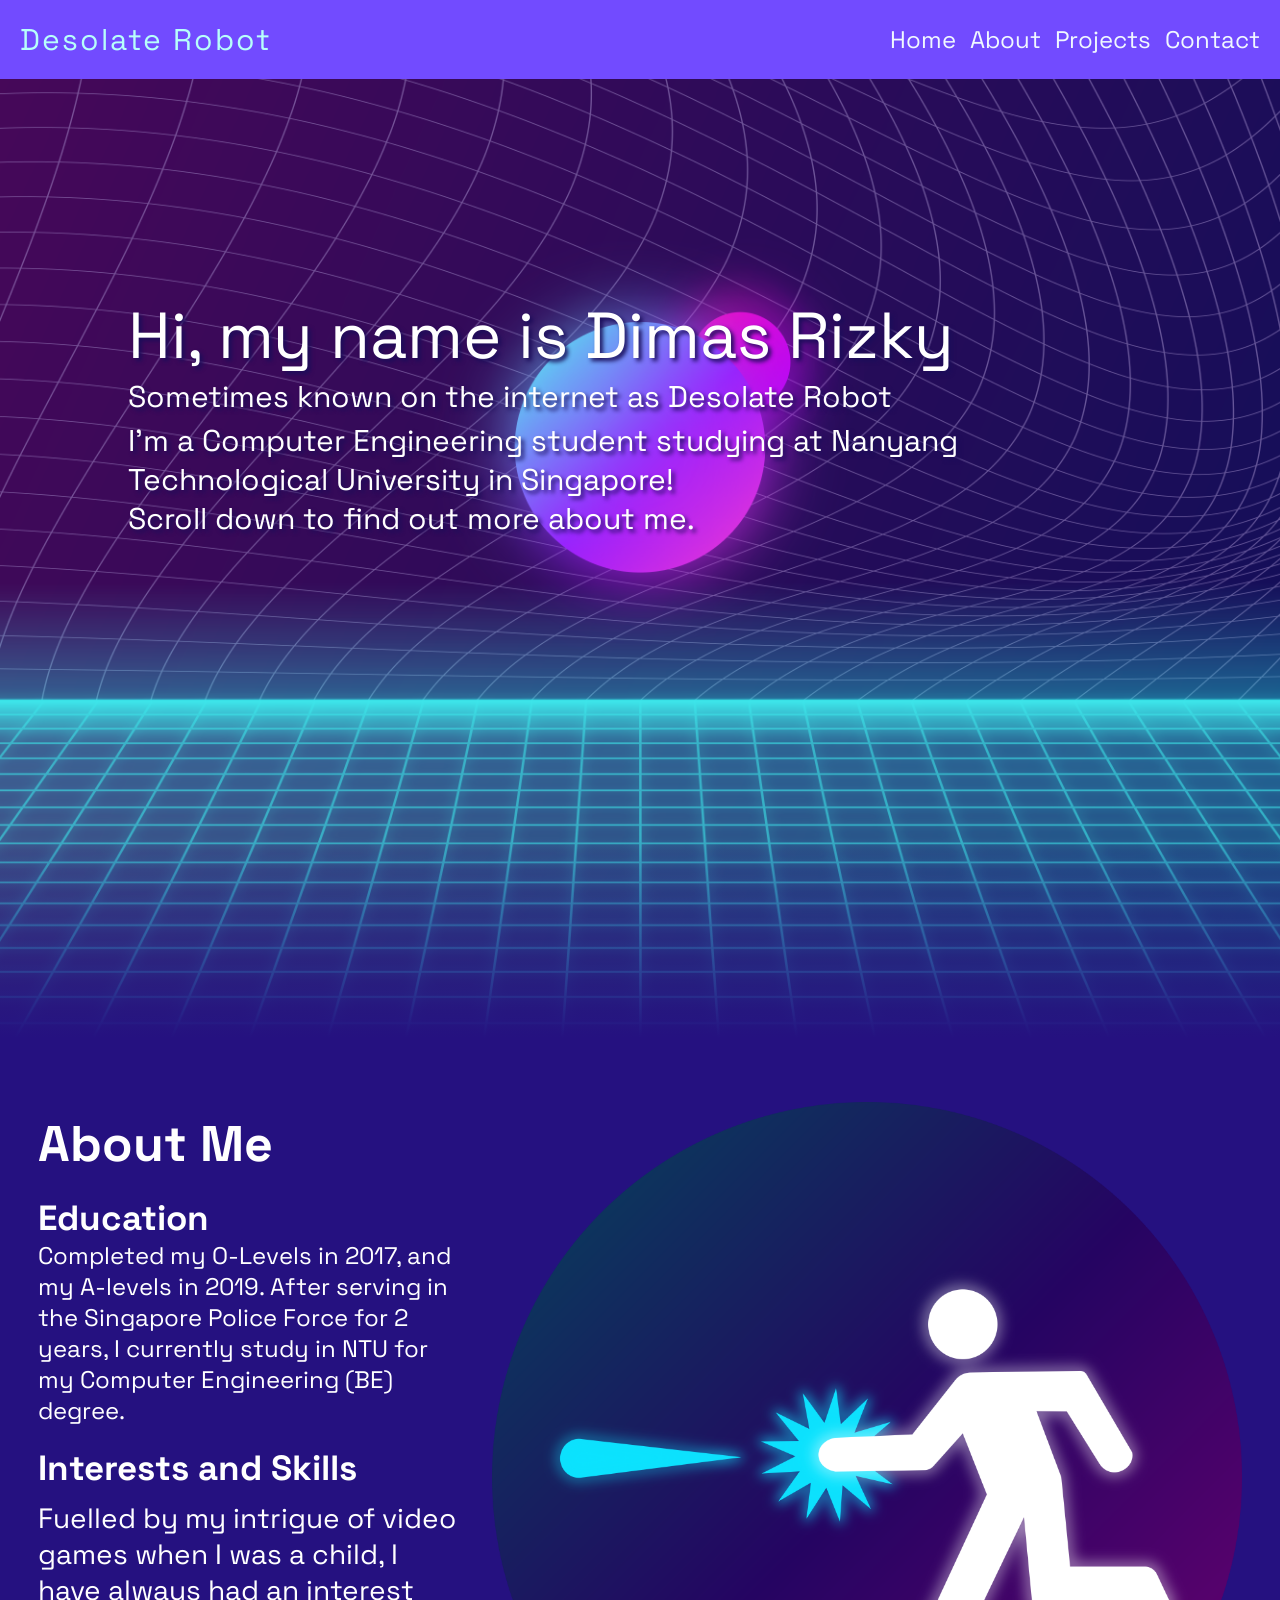
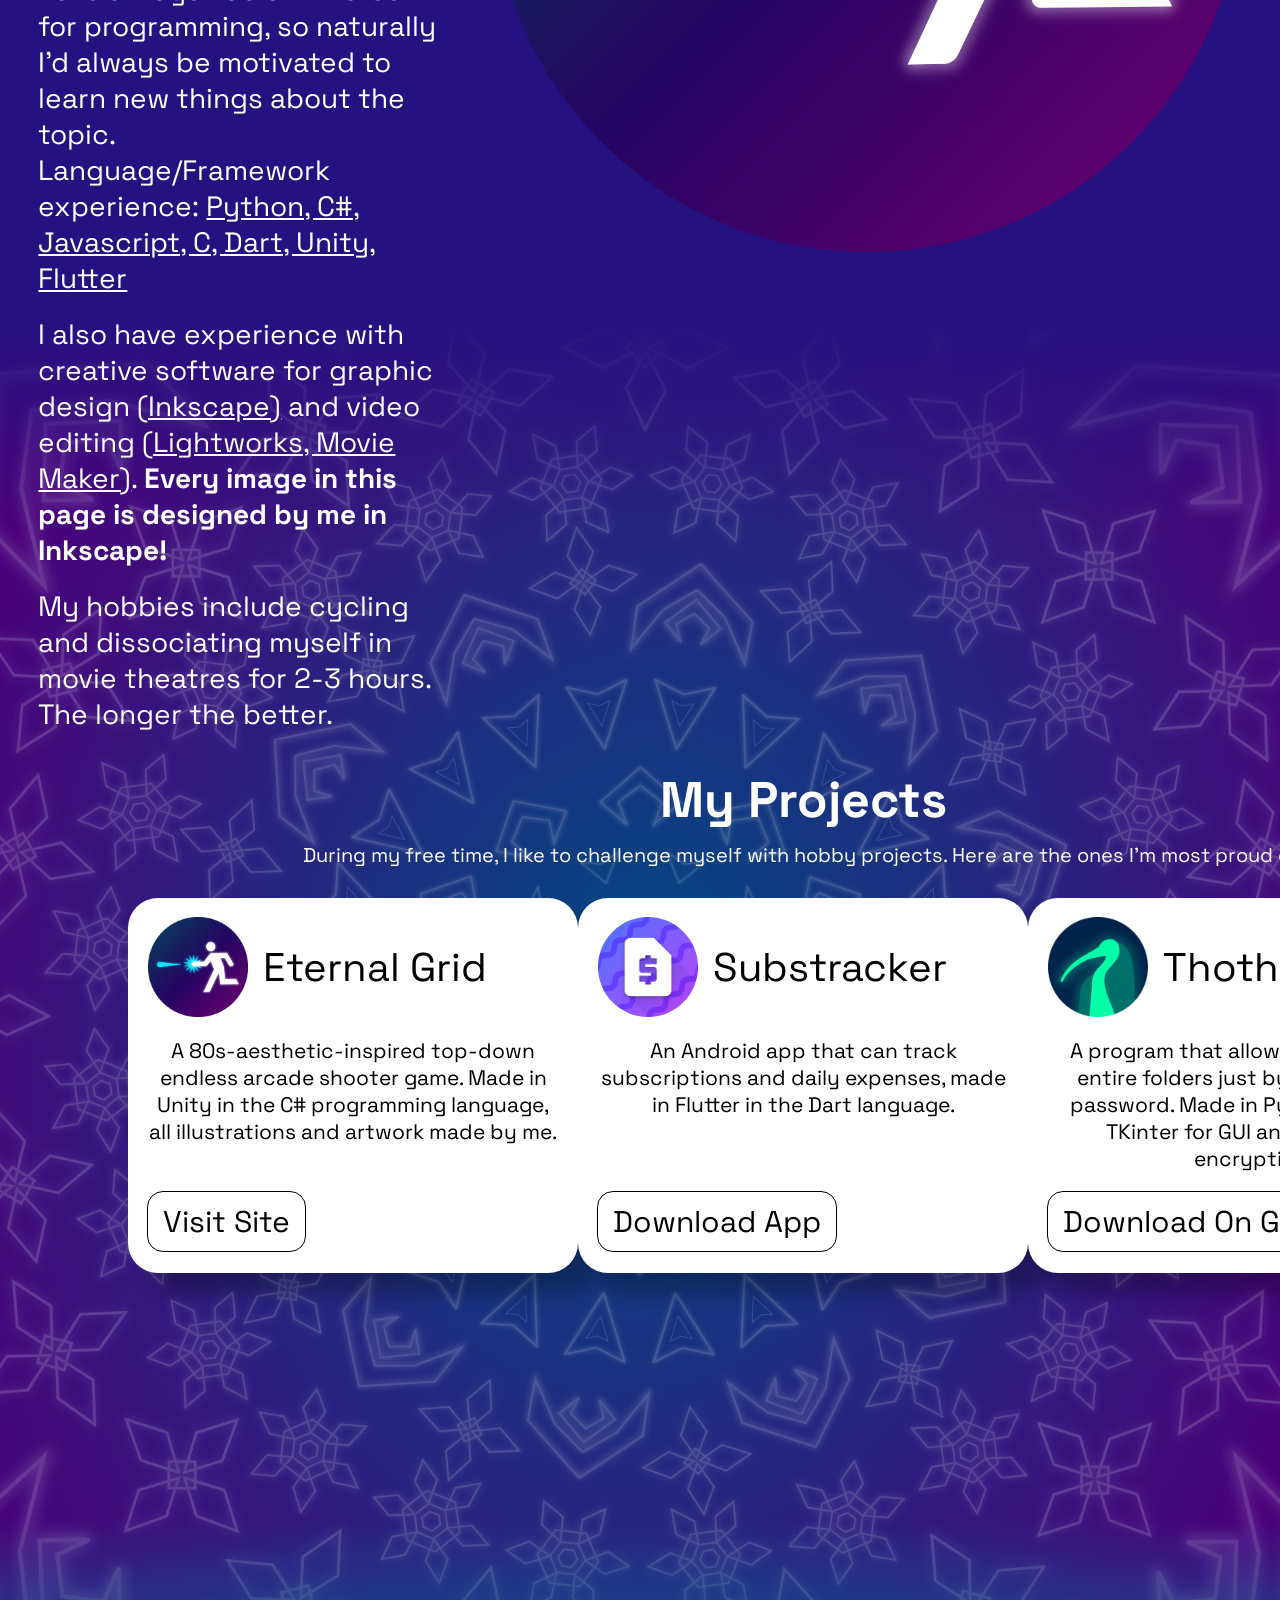
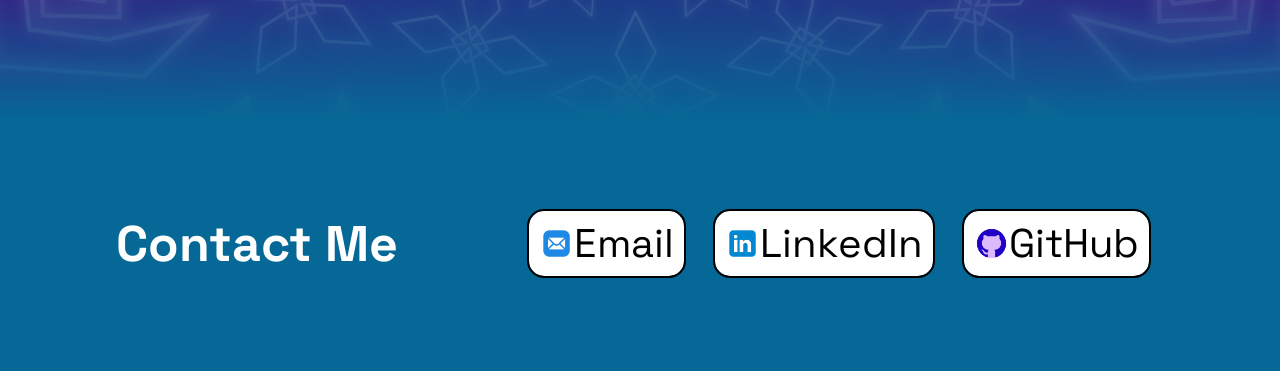
==== index.html @ 32936685 "18 Aug" ====
<!DOCTYPE html>
<html>
    <head>
        <title>Desolate Robot</title>
        <link rel="stylesheet" href="style.css">
    </head>
    <body>
        <header class="header">
            <p class="navbarTitle">Desolate Robot</p>
            <nav class="navbar">
                <a href="#home">Home</a>
                <a href="#about">About</a>
                <a href="#project">Projects</a>
                <a href="#contact">Contact</a>
            </nav>
        </header>
        
        <!--home section-->
        <div style="height: auto; width: auto; background-image: url('assets/binary-sun-wallpaper.png'); background-size: cover; background-position: center;">
            <section class="home" id="home">
                <div class="home-contents">
                    <div>
                        <p style="font-size: 65px; text-shadow: 3px 3px 4px #1b0d5a;">Hi, my name is Dimas Rizky</p>
                        <p style="font-size: 30px; text-shadow: 3px 3px 4px #1b0d5a;">Sometimes known on the internet as Desolate Robot</p>
                    </div>
                    <p style="font-size: 30px; text-shadow: 3px 3px 4px #1b0d5a;">
                        I'm a Computer Engineering student studying at 
                        Nanyang Technological University in Singapore!<br>
                        Scroll down to find out more about me.
                    </p>
                </div>
            </section>
            <div style="height: 200px; background: linear-gradient(to bottom, #ce111100, #251180)"></div>
        </div>

        <!--about section-->
        <section class="about" id="about">
            <div class="about-contents">
                <h1 style="font-size: 50px;" class="about-item">About Me</h1>

                <div id="education" class="about-item">
                    <h2 style="font-size: 35px;">
                        Education
                    </h2>

                    <p style="font-size: 24px;">
                        Completed my O-Levels in 2017, and my A-levels 
                        in 2019. After serving in the Singapore Police Force for
                        2 years, I currently study in NTU for my Computer Engineering (BE) degree.
                    </p>
                </div>

                <div id="interests" class="about-item">
                    <h2 style="font-size: 35px;">
                        Interests and Skills
                    </h2>

                    <p style="font-size: 28px;" class="interest-item">
                        Fuelled by my intrigue of video games when I was a child, 
                        I have always had an interest for programming, so naturally I'd always be motivated to learn new things about the topic.
                        <br>
                        Language/Framework experience: <u>Python, C#, Javascript, C, Dart, Unity, Flutter</u>
                    </p>

                    <p style="font-size: 28px;" class="interest-item">
                        I also have experience with creative software for graphic design <u>(Inkscape)</u> and video editing <u>(Lightworks, Movie Maker)</U>.
                        <b>Every image in this page is designed by me in Inkscape!</b>
                    </p>

                    <p style="font-size: 28px;" class="interest-item">
                        My hobbies include cycling and dissociating myself in 
                        movie theatres for 2-3 hours. The longer the better.
                    </p>
                </div>
            </div>
            <div style="width: 200px;"></div>
            <div>
                <img src="assets/eternal.png" height="750" width="750">
            </div>
        </section>

        <!--project section-->
        <div style="height: auto; width: auto; background-image: url('assets/mosaic-wallpaper.png'); background-size: cover; background-position: center;">
            <div style="height: 200px; background: linear-gradient(to bottom, #251180, #25118000)"></div>
            <section class="project" id="project">
                <div class="project-contents">
                    <h1 style="font-size: 50px; text-align: center;">My Projects</h1>
                    <p style="padding-top: 10px; font-size: 20px; padding-bottom: 30px; text-align: center;">During my free time, I like to challenge myself with hobby projects. Here are the ones I'm most proud of!</p>
                    <div class="projectSelect">
                        <div class="projectBox" id="unitygame">
                            <div class="projectTitle">
                                <img src="assets/eternal.png" width="100" height="100">
                                <p style="font-size: 40px; padding-left: 15px; text-align: center;">Eternal Grid</p>
                            </div>
                            <p style="font-size: 21px; padding-top: 20px; height: 175px;">
                                A 80s-aesthetic-inspired top-down endless arcade shooter game. 
                                Made in Unity in the C# programming language, all illustrations 
                                and artwork made by me.
                            </p>
                            <a href="https://desolaterobot.itch.io/eternal-grid">
                                <button class="projectButton">
                                    <p>Visit Site</p>
                                </button>
                            </a>
                        </div>
                        <div class="projectBox" id="substracker">
                            <div class="projectTitle">
                                <div class="cropCircle">
                                    <img src="assets/substracker.png" width="100" height="100">
                                </div>
                                <p style="font-size: 40px; padding-left: 15px; text-align: center;">Substracker</p>
                            </div>
                            <p style="font-size: 21px; padding-top: 20px; height: 175px;">
                                An Android app that can track subscriptions and daily expenses, made in Flutter in the Dart language.
                            </p>
                            <a href="https://play.google.com/store/apps/details?id=com.desolate.substracker">
                                <button class="projectButton">
                                    <p>Download App</p>
                                </button>
                            </a>
                        </div>
                        <div class="projectBox" id="thoth">
                            <div class="projectTitle">
                                <img src="assets/thoth.png" width="100" height="100">
                                <p style="font-size: 40px; padding-left: 15px; text-align: center;">ThothCrypt</p>
                            </div>
                            <p style="font-size: 21px; padding-top: 20px; height: 175px;">
                                A program that allows encryption of entire folders just by using a single password. Made in Python, used the TKinter for GUI and Fernet for encryption.
                            </p>
                            <a href="https://github.com/desolaterobot/thoth">
                                <button class="projectButton">
                                    <p>Download On GitHub</p>
                                </button>
                            </a>
                        </div>
                    </div>
                </div>
            </section>
            <div style="height: 200px; background: linear-gradient(to bottom, #25118000, #066896)"></div>
        </div>

        <!--contact section-->
        <section class="contact" id="contact">
            <div class="contact-contents">
                <h1 style="font-size: 50px; text-align:center;">Contact Me</h1>
                <div class = "contact-button-row">
                    <a href="mailto:dimasrizkyk@gmail.com">
                        <button class="button1">
                            <img src="logos/email.png" width="35" height="35">
                            <p>Email</p>
                        </button>
                    </a>
                    <a href="https://www.linkedin.com/in/dimas-rizky-2113b0275/">
                        <button class="button1">
                            <img src="logos/linkedin.png" width="35" height="35">
                            <p>LinkedIn</p>
                        </button>
                    </a>
                    <a href="https://github.com/desolaterobot">
                        <button class="button1">
                            <img src="logos/github.png" width="35" height="35">
                            <p>GitHub</p>
                        </button>
                    </a>
                </div>
            </div>
        </section>
    </body>
</html>
---- style.css ----
@import url('https://fonts.googleapis.com/css2?family=Space+Grotesk:wght@300;400&display=swap');

a{
    text-decoration: none;
}

html {
    scroll-behavior: smooth;
}

*{
    margin: 0;
    padding: 0;
    box-sizing: border-box;
    font-family: 'Space Grotesk';
}

.navbarTitle{
    color: rgb(183, 255, 251);
    letter-spacing: 2px;
    font-size: 30px;
}

.navbar a {
    color: aliceblue;
    text-decoration: none;
    font-size: x-large;
    margin-left: 10px;
    transition: .3s;
}
.navbar a:hover{
    color: rgb(0, 255, 229);
}

.header{
    position: fixed;
    top: 0;
    left: 0;
    width: 100%;
    padding: 20px;
    background-color: rgb(114, 75, 255);
    display: flex;
    align-items: center;
    justify-content: space-between;
    z-index: 100;
}

.home{
    height: 93.1vh;
    color: white;
    padding: 10% 10%;
    display: flex;
    align-items: center;
}

.home-contents{
    height: 250px;
    display: grid;
    justify-content: space-evenly;
}

.g1{
    height: 100px;
    background: linear-gradient(to bottom, #411f8f, #271f8f)
}

.about {
    display: flex;
    justify-content: space-evenly;
    background-color: #251180;
    padding: 5% 3%;
}

.about-contents{
    height: 500px;
    color: white;
    display: grid;
    align-items: center;
    background-color: #251180;
}

.about-item{
    padding-top: 10px;
    padding-bottom: 10px;
}

.interest-item{
    padding-top: 10px;
    padding-bottom: 10px;
}

.g2{
    height: 100px;
    background: linear-gradient(to bottom, #271f8f, #251180)
}

.project{
    width: inherit;
    height: 1000px;
    color: white;
    display: grid;
    align-items: center;
    padding: 0% 10%;
}

.projectSelect{
    display: flex;
    align-items: center;
    justify-content: space-around;
}
.projectTitle{
    padding-top: 19px;
    display: flex;
    align-items: center;
    justify-content: start;
}
.projectBox{
    width: 450px;
    height: 375px;
    padding-left: 20px;
    padding-right: 20px;
    color: black;
    border-radius: 30px;
    background-color: #fff;
    box-shadow: 20px 20px 20px rgba(0, 0, 0, 0.26);
    text-align: center;
}
.projectButton{
    font-size: 30px;
    display: flex;
    align-items: center;
    border-radius: 15px;
    padding: 10px 15px;
    color: rgb(0, 0, 0);
    background-color: rgb(255, 255, 255);
    outline: 1px solid rgb(0, 0, 0); 
}
.projectButton:hover{
    background-color: rgb(147, 255, 192);
    outline: 2px dashed rgb(0, 0, 0); 
}
.cropCircle{
    width: 100px;
    height: 100px;
    border-radius: 50%;
    overflow: hidden;
}.circle-image img {
    width: 100%;
    height: auto;
    display: block;
}

.g3{
    height: 100px;
    background: linear-gradient(to bottom, #114a80, #066896)
}

.contact{
    height: 250px;
    width: 100%;
    color: white;
    display: flex;
    align-items: center;
    padding: 0% 0%;
    background-color: #066896;
}

.contact-contents{
    height: 0px;
    width: inherit;
    padding-top: 60px;
    padding-bottom: 0%;
    display: flex;
    align-items: end;
    justify-content: space-evenly;
}

button {
    font-size: 40px;
    cursor: pointer;
    border: none;
    border-radius: 5px;
}
.button1{
    display: flex;
    align-items: center;
    border-radius: 15px;
    padding: 7px 10px;
    color: rgb(0, 0, 0);
    background-color: rgb(255, 255, 255);
    outline: 2px solid rgb(0, 0, 0); 
}
.button1:hover{
    background-color: rgb(147, 255, 192);
    outline: 2px dashed rgb(0, 0, 0); 
}

.contact-button-row{
    width: 650px;
    padding-top: 40px;
    display: flex;
    align-items: center;
    justify-content: space-around;
}
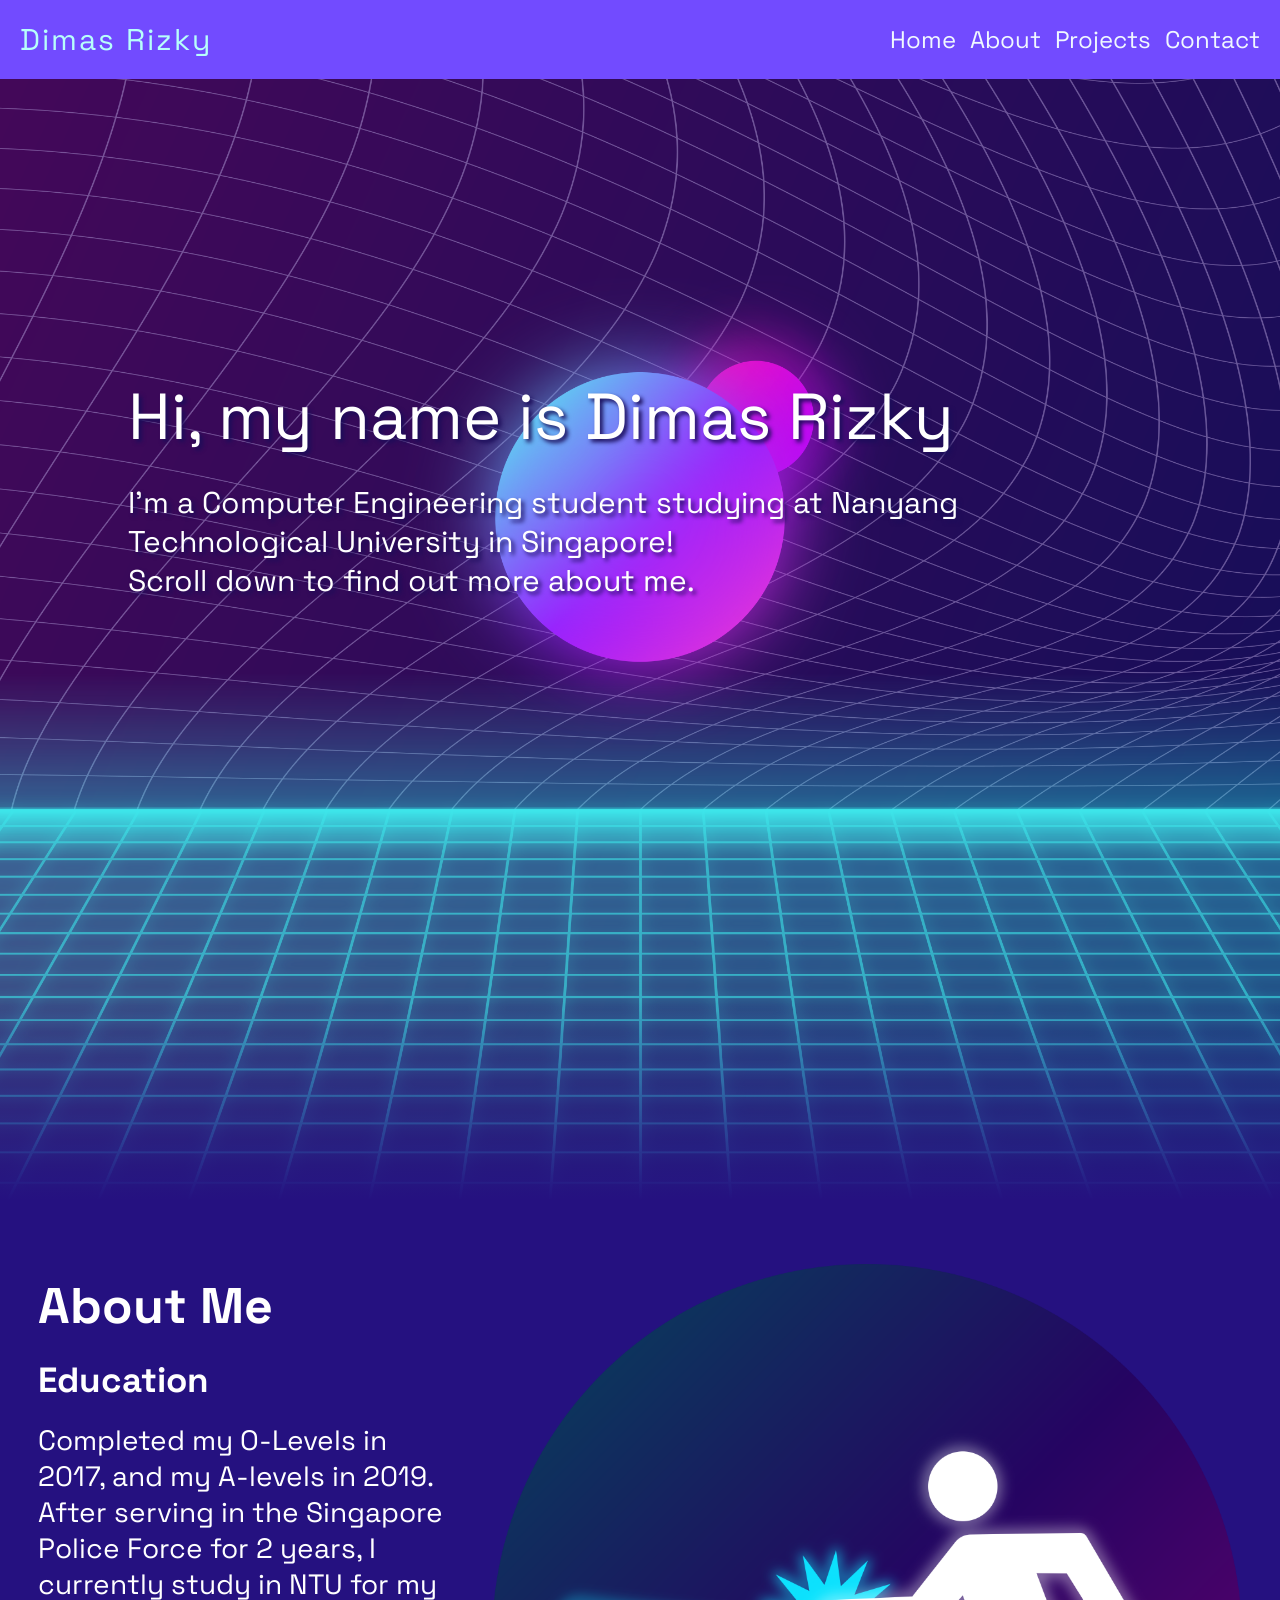
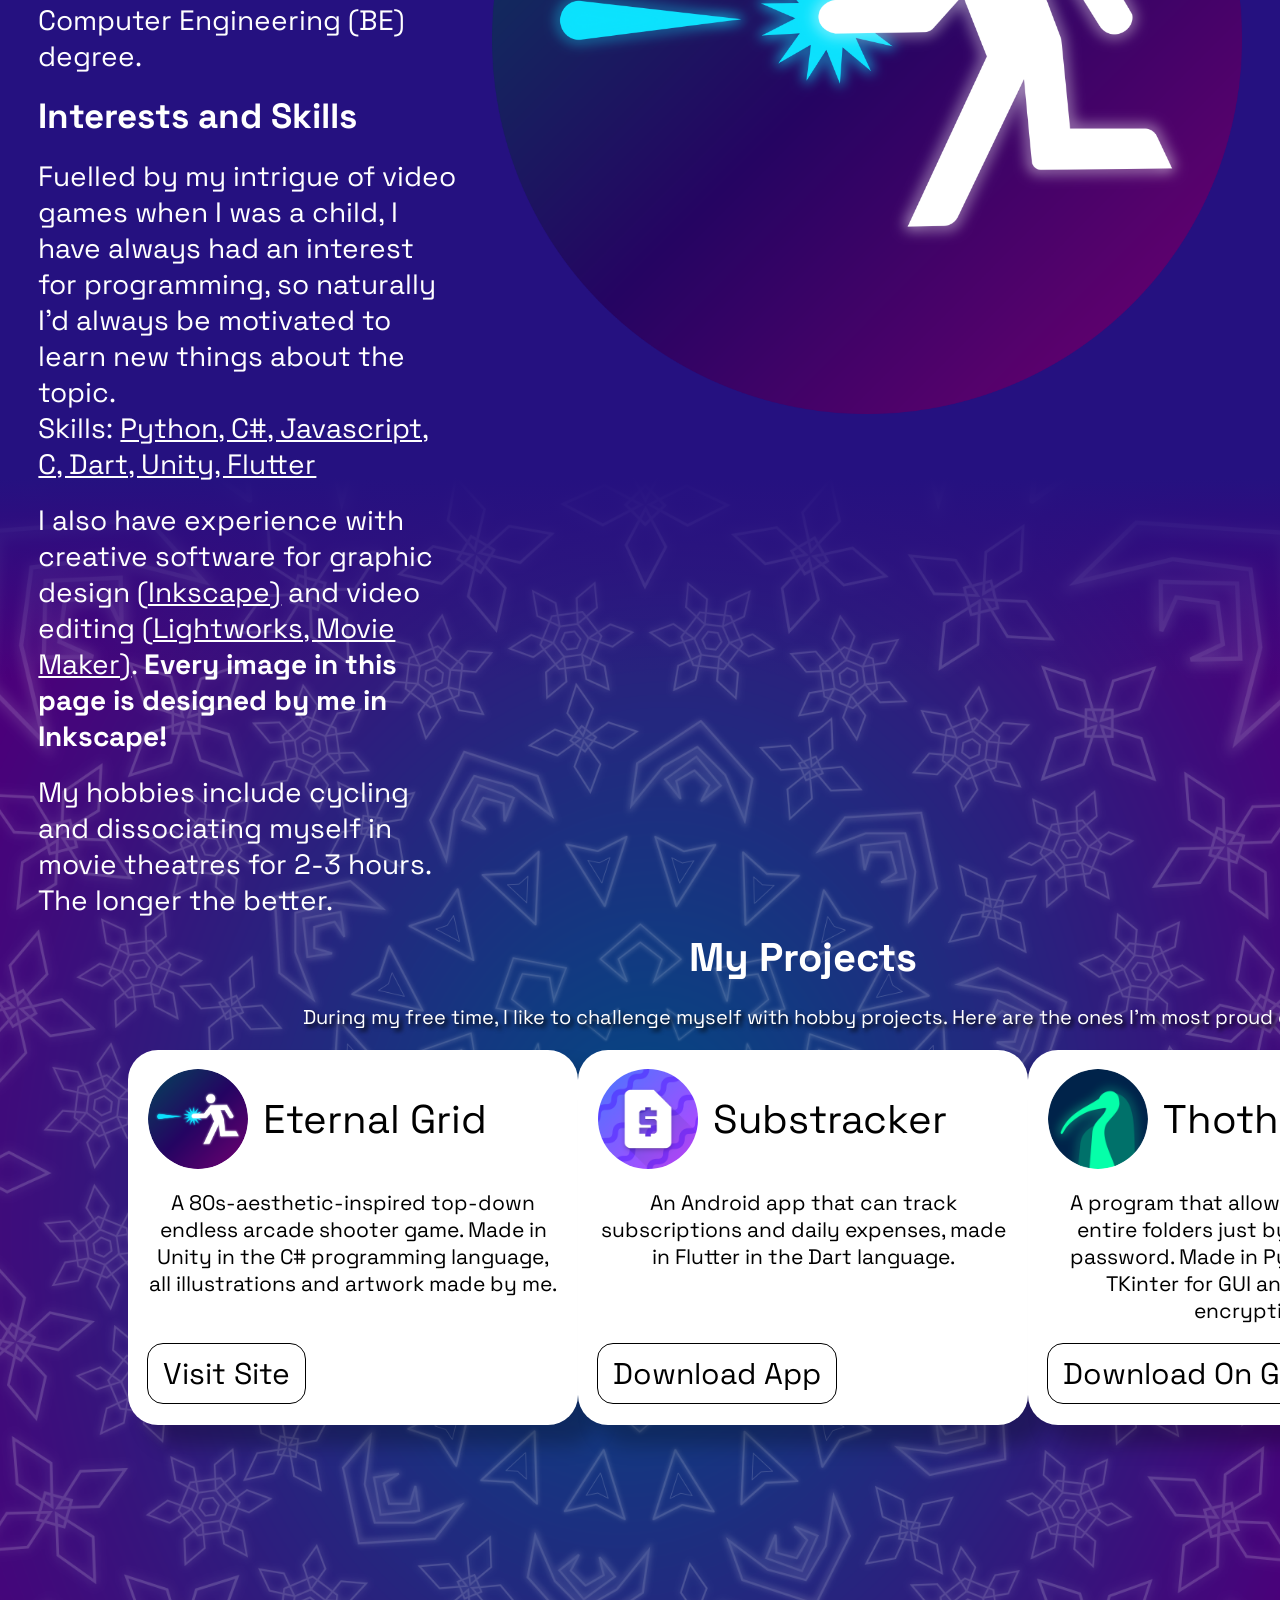
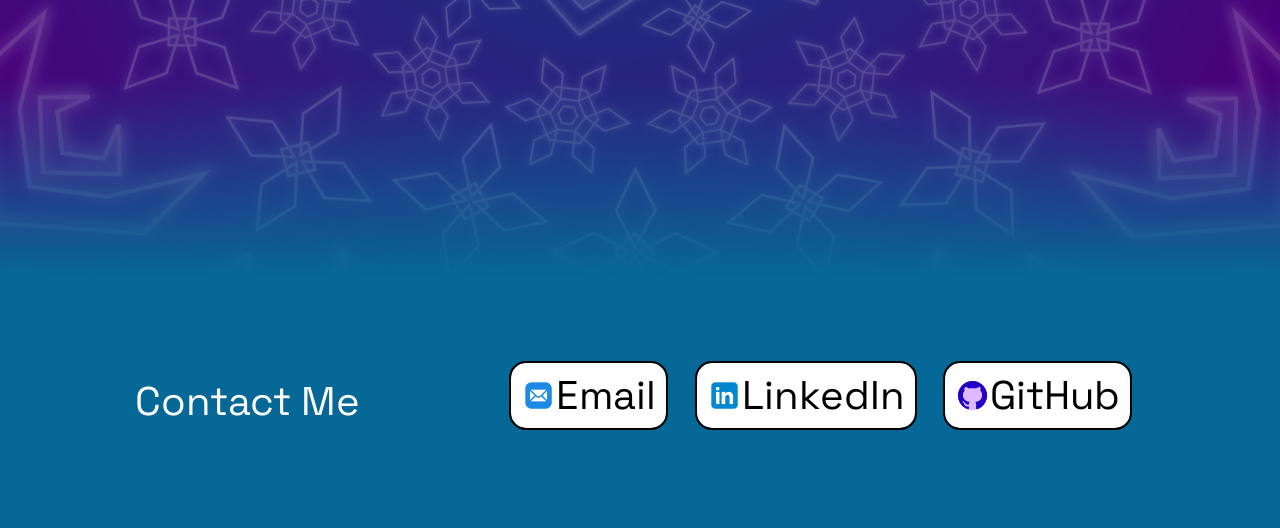
==== commit 754ab19d: "25 May" ====
--- a/index.html
+++ b/index.html
@@ -1,169 +1,167 @@
 <!DOCTYPE html>
 <html>
-    <head>
-        <title>Desolate Robot</title>
-        <link rel="stylesheet" href="style.css">
-    </head>
-    <body>
-        <header class="header">
-            <p class="navbarTitle">Desolate Robot</p>
-            <nav class="navbar">
-                <a href="#home">Home</a>
-                <a href="#about">About</a>
-                <a href="#project">Projects</a>
-                <a href="#contact">Contact</a>
-            </nav>
-        </header>
-        
-        <!--home section-->
-        <div style="height: auto; width: auto; background-image: url('assets/binary-sun-wallpaper.png'); background-size: cover; background-position: center;">
-            <section class="home" id="home">
-                <div class="home-contents">
-                    <div>
-                        <p style="font-size: 65px; text-shadow: 3px 3px 4px #1b0d5a;">Hi, my name is Dimas Rizky</p>
-                        <p style="font-size: 30px; text-shadow: 3px 3px 4px #1b0d5a;">Sometimes known on the internet as Desolate Robot</p>
-                    </div>
-                    <p style="font-size: 30px; text-shadow: 3px 3px 4px #1b0d5a;">
-                        I'm a Computer Engineering student studying at 
-                        Nanyang Technological University in Singapore!<br>
-                        Scroll down to find out more about me.
-                    </p>
+
+<head>
+    <title>Desolate Robot</title>
+    <meta name="viewport" content="width=device-width, initial-scale=1.0">
+    <link rel="stylesheet" href="style.css">
+</head>
+
+<body>
+    <header class="header">
+        <p class="navbarTitle">Dimas Rizky</p>
+        <nav class="navbar">
+            <a href="#home">Home</a>
+            <a href="#about">About</a>
+            <a href="#project">Projects</a>
+            <a href="#contact">Contact</a>
+        </nav>
+    </header>
+
+    <!--home section-->
+    <div class="home-bg">
+        <section class="home" id="home">
+            <div class="home-contents">
+                <div>
+                    <p class="home-title">Hi, my name is Dimas Rizky</p>
                 </div>
-            </section>
-            <div style="height: 200px; background: linear-gradient(to bottom, #ce111100, #251180)"></div>
-        </div>
-
-        <!--about section-->
-        <section class="about" id="about">
-            <div class="about-contents">
-                <h1 style="font-size: 50px;" class="about-item">About Me</h1>
-
-                <div id="education" class="about-item">
-                    <h2 style="font-size: 35px;">
-                        Education
-                    </h2>
-
-                    <p style="font-size: 24px;">
-                        Completed my O-Levels in 2017, and my A-levels 
-                        in 2019. After serving in the Singapore Police Force for
-                        2 years, I currently study in NTU for my Computer Engineering (BE) degree.
-                    </p>
-                </div>
-
-                <div id="interests" class="about-item">
-                    <h2 style="font-size: 35px;">
-                        Interests and Skills
-                    </h2>
-
-                    <p style="font-size: 28px;" class="interest-item">
-                        Fuelled by my intrigue of video games when I was a child, 
-                        I have always had an interest for programming, so naturally I'd always be motivated to learn new things about the topic.
-                        <br>
-                        Language/Framework experience: <u>Python, C#, Javascript, C, Dart, Unity, Flutter</u>
-                    </p>
-
-                    <p style="font-size: 28px;" class="interest-item">
-                        I also have experience with creative software for graphic design <u>(Inkscape)</u> and video editing <u>(Lightworks, Movie Maker)</U>.
-                        <b>Every image in this page is designed by me in Inkscape!</b>
-                    </p>
-
-                    <p style="font-size: 28px;" class="interest-item">
-                        My hobbies include cycling and dissociating myself in 
-                        movie theatres for 2-3 hours. The longer the better.
-                    </p>
-                </div>
-            </div>
-            <div style="width: 200px;"></div>
-            <div>
-                <img src="assets/eternal.png" height="750" width="750">
+                <p class="home-text">
+                    I'm a Computer Engineering student studying at
+                    Nanyang Technological University in Singapore!<br>
+                    Scroll down to find out more about me.
+                </p>
             </div>
         </section>
+        <div style="height: 200px; background: linear-gradient(to bottom, #ce111100, #251180)"></div>
+    </div>
 
-        <!--project section-->
-        <div style="height: auto; width: auto; background-image: url('assets/mosaic-wallpaper.png'); background-size: cover; background-position: center;">
-            <div style="height: 200px; background: linear-gradient(to bottom, #251180, #25118000)"></div>
-            <section class="project" id="project">
-                <div class="project-contents">
-                    <h1 style="font-size: 50px; text-align: center;">My Projects</h1>
-                    <p style="padding-top: 10px; font-size: 20px; padding-bottom: 30px; text-align: center;">During my free time, I like to challenge myself with hobby projects. Here are the ones I'm most proud of!</p>
-                    <div class="projectSelect">
-                        <div class="projectBox" id="unitygame">
-                            <div class="projectTitle">
-                                <img src="assets/eternal.png" width="100" height="100">
-                                <p style="font-size: 40px; padding-left: 15px; text-align: center;">Eternal Grid</p>
-                            </div>
-                            <p style="font-size: 21px; padding-top: 20px; height: 175px;">
-                                A 80s-aesthetic-inspired top-down endless arcade shooter game. 
-                                Made in Unity in the C# programming language, all illustrations 
-                                and artwork made by me.
-                            </p>
-                            <a href="https://desolaterobot.itch.io/eternal-grid">
-                                <button class="projectButton">
-                                    <p>Visit Site</p>
-                                </button>
-                            </a>
-                        </div>
-                        <div class="projectBox" id="substracker">
-                            <div class="projectTitle">
-                                <div class="cropCircle">
-                                    <img src="assets/substracker.png" width="100" height="100">
-                                </div>
-                                <p style="font-size: 40px; padding-left: 15px; text-align: center;">Substracker</p>
-                            </div>
-                            <p style="font-size: 21px; padding-top: 20px; height: 175px;">
-                                An Android app that can track subscriptions and daily expenses, made in Flutter in the Dart language.
-                            </p>
-                            <a href="https://play.google.com/store/apps/details?id=com.desolate.substracker">
-                                <button class="projectButton">
-                                    <p>Download App</p>
-                                </button>
-                            </a>
-                        </div>
-                        <div class="projectBox" id="thoth">
-                            <div class="projectTitle">
-                                <img src="assets/thoth.png" width="100" height="100">
-                                <p style="font-size: 40px; padding-left: 15px; text-align: center;">ThothCrypt</p>
-                            </div>
-                            <p style="font-size: 21px; padding-top: 20px; height: 175px;">
-                                A program that allows encryption of entire folders just by using a single password. Made in Python, used the TKinter for GUI and Fernet for encryption.
-                            </p>
-                            <a href="https://github.com/desolaterobot/thoth">
-                                <button class="projectButton">
-                                    <p>Download On GitHub</p>
-                                </button>
-                            </a>
-                        </div>
+    <!--about section-->
+    <section class="about" id="about">
+        <div class="about-contents">
+            <h1 class="about-title">About Me</h1>
+            <div id="education">
+                <h2 class="about-subtitle">
+                    Education
+                </h2>
+                <p class="about-text">
+                    Completed my O-Levels in 2017, and my A-levels
+                    in 2019. After serving in the Singapore Police Force for
+                    2 years, I currently study in NTU for my Computer Engineering (BE) degree.
+                </p>
+            </div>
+
+            <div id="interests">
+                <h2 class="about-subtitle">
+                    Interests and Skills
+                </h2>
+                <p class="about-text">
+                    Fuelled by my intrigue of video games when I was a child,
+                    I have always had an interest for programming, so naturally I'd always be motivated to learn new
+                    things about the topic.
+                    <br>
+                    Skills: <u>Python, C#, Javascript, C, Dart, Unity, Flutter</u>
+                </p>
+                <p class="about-text">
+                    I also have experience with creative software for graphic design <u>(Inkscape)</u> and video editing
+                    <u>(Lightworks, Movie Maker)</U>.
+                    <b>Every image in this page is designed by me in Inkscape!</b>
+                </p>
+                <p class="about-text">
+                    My hobbies include cycling and dissociating myself in
+                    movie theatres for 2-3 hours. The longer the better.
+                </p>
+            </div>
+        </div>
+        <div style="width: 200px;"></div>
+        <div>
+            <img src="assets/eternal.png" height="750" width="750" class="icon">
+        </div>
+    </section>
+
+    <!--project section-->
+    <div class="project-bg">
+        <div style="height: 200px; background: linear-gradient(to bottom, #251180, #25118000)"></div>
+        <section class="project" id="project">
+            <div class = "project-contents">
+            <h1 class="project-title">My Projects</h1>
+            <p class="project-subtitle">During my free time, I like to challenge myself with hobby projects. Here
+                are the ones I'm most proud of!</p>
+            <div class="project-select">
+                <div class="project-card" id="unitygame">
+                    <div class="card-header">
+                        <img src="assets/eternal.png" class="cropCircle">
+                        <p class="card-title">Eternal Grid</p>
                     </div>
-                </div>
-            </section>
-            <div style="height: 200px; background: linear-gradient(to bottom, #25118000, #066896)"></div>
-        </div>
-
-        <!--contact section-->
-        <section class="contact" id="contact">
-            <div class="contact-contents">
-                <h1 style="font-size: 50px; text-align:center;">Contact Me</h1>
-                <div class = "contact-button-row">
-                    <a href="mailto:dimasrizkyk@gmail.com">
-                        <button class="button1">
-                            <img src="logos/email.png" width="35" height="35">
-                            <p>Email</p>
+                    <p class="card-text">
+                        A 80s-aesthetic-inspired top-down endless arcade shooter game.
+                        Made in Unity in the C# programming language, all illustrations
+                        and artwork made by me.
+                    </p>
+                    <a href="https://desolaterobot.itch.io/eternal-grid">
+                        <button class="projectButton">
+                            <p>Visit Site</p>
                         </button>
                     </a>
-                    <a href="https://www.linkedin.com/in/dimas-rizky-2113b0275/">
-                        <button class="button1">
-                            <img src="logos/linkedin.png" width="35" height="35">
-                            <p>LinkedIn</p>
+                </div>
+                <div class="project-card" id="substracker">
+                    <div class="card-header">
+                        <img src="assets/substracker.png" class="cropCircle">
+                        <p class="card-title">Substracker</p>
+                    </div>
+                    <p class="card-text">
+                        An Android app that can track subscriptions and daily expenses, made in Flutter in the
+                        Dart
+                        language.
+                    </p>
+                    <a href="https://play.google.com/store/apps/details?id=com.desolate.substracker">
+                        <button class="projectButton">
+                            <p>Download App</p>
                         </button>
                     </a>
-                    <a href="https://github.com/desolaterobot">
-                        <button class="button1">
-                            <img src="logos/github.png" width="35" height="35">
-                            <p>GitHub</p>
+                </div>
+                <div class="project-card" id="thoth">
+                    <div class="card-header">
+                        <img src="assets/thoth.png" class="cropCircle">
+                        <p class="card-title">ThothCrypt</p>
+                    </div>
+                    <p class="card-text">
+                        A program that allows encryption of entire folders just by using a single password. Made
+                        in
+                        Python, used the TKinter for GUI and Fernet for encryption.
+                    </p>
+                    <a href="https://github.com/desolaterobot/thoth">
+                        <button class="projectButton">
+                            <p>Download On GitHub</p>
                         </button>
                     </a>
                 </div>
             </div>
+            </div>
         </section>
-    </body>
+        <div style="height: 200px; background: linear-gradient(to bottom, #25118000, #066896)"></div>
+    </div>
+
+    <!--contact section-->
+    <section class="contact" id="contact">
+        <div class="contact-contents">
+            <p class="project-title">Contact Me</p>
+            <div class="contact-button-row">
+                <button class="contact-button" onclick="window.location.href = 'mailto:dimasrizkyk@gmail.com';">
+                    <img src="logos/email.png" width="35" height="35">
+                    <p>Email</p>
+                </button>
+                <button class="contact-button"
+                    onclick="window.location.href = 'https://www.linkedin.com/in/dimas-rizky-2113b0275/;'">
+                    <img src="logos/linkedin.png" width="35" height="35">
+                    <p>LinkedIn</p>
+                </button>
+                <button class="contact-button" onclick="window.location.href = 'https://github.com/desolaterobot'">
+                    <img src="logos/github.png" width="35" height="35">
+                    <p>GitHub</p>
+                </button>
+            </div>
+        </div>
+    </section>
+</body>
+
 </html>
--- a/style.css
+++ b/style.css
@@ -1,6 +1,6 @@
 @import url('https://fonts.googleapis.com/css2?family=Space+Grotesk:wght@300;400&display=swap');
 
-a{
+a {
     text-decoration: none;
 }
 
@@ -8,14 +8,15 @@
     scroll-behavior: smooth;
 }
 
-*{
+* {
     margin: 0;
     padding: 0;
     box-sizing: border-box;
     font-family: 'Space Grotesk';
 }
 
-.navbarTitle{
+/* NAV BAR SECTION ----------------------------------------------------*/
+.navbarTitle {
     color: rgb(183, 255, 251);
     letter-spacing: 2px;
     font-size: 30px;
@@ -28,11 +29,12 @@
     margin-left: 10px;
     transition: .3s;
 }
-.navbar a:hover{
+
+.navbar a:hover {
     color: rgb(0, 255, 229);
 }
 
-.header{
+.header {
     position: fixed;
     top: 0;
     left: 0;
@@ -45,25 +47,45 @@
     z-index: 100;
 }
 
-.home{
-    height: 93.1vh;
+/* HOME SECTION ----------------------------------------------------*/
+.home {
+    height: 1000px;
     color: white;
     padding: 10% 10%;
     display: flex;
     align-items: center;
 }
 
-.home-contents{
+.home-contents {
     height: 250px;
     display: grid;
     justify-content: space-evenly;
 }
 
-.g1{
-    height: 100px;
-    background: linear-gradient(to bottom, #411f8f, #271f8f)
-}
-
+.home-bg {
+    height: auto;
+    width: 100%;
+    background-image: url('assets/binary-sun-wallpaper.png');
+    background-size: cover;
+    background-position: center;
+}
+
+.home-title {
+    font-size: 65px;
+    text-shadow: 3px 3px 4px #1b0d5a;
+}
+
+.home-subtitle {
+    font-size: 30px;
+    text-shadow: 3px 3px 4px #1b0d5a;
+}
+
+.home-text {
+    font-size: 30px;
+    text-shadow: 3px 3px 4px #1b0d5a;
+}
+
+/* ABOUT SECTION ----------------------------------------------------*/
 .about {
     display: flex;
     justify-content: space-evenly;
@@ -71,7 +93,7 @@
     padding: 5% 3%;
 }
 
-.about-contents{
+.about-contents {
     height: 500px;
     color: white;
     display: grid;
@@ -79,22 +101,38 @@
     background-color: #251180;
 }
 
-.about-item{
+.about-title {
+    font-size: 50px;
     padding-top: 10px;
     padding-bottom: 10px;
 }
 
-.interest-item{
+.about-subtitle {
+    font-size: 35px;
     padding-top: 10px;
     padding-bottom: 10px;
 }
 
-.g2{
-    height: 100px;
-    background: linear-gradient(to bottom, #271f8f, #251180)
-}
-
-.project{
+.about-text {
+    font-size: 28px;
+    padding-top: 10px;
+    padding-bottom: 10px;
+}
+
+.icon {
+    display: block;
+}
+
+/* PROJECTS SECTION ----------------------------------------------------*/
+.project-bg {
+    height: auto;
+    width: auto;
+    background-image: url('assets/mosaic-wallpaper.png');
+    background-size: cover;
+    background-position: center;
+}
+
+.project {
     width: inherit;
     height: 1000px;
     color: white;
@@ -103,18 +141,33 @@
     padding: 0% 10%;
 }
 
-.projectSelect{
+.project-title {
+    text-align: center;
+    padding: 1px;
+    font-size: 40px;
+}
+
+.project-subtitle {
+    text-align: center;
+    padding: 20px;
+    font-size: 20px;
+    text-shadow: 3px 3px 4px #000000;
+}
+
+.project-select {
     display: flex;
     align-items: center;
     justify-content: space-around;
 }
-.projectTitle{
+
+.card-header {
     padding-top: 19px;
     display: flex;
     align-items: center;
     justify-content: start;
 }
-.projectBox{
+
+.project-card {
     width: 450px;
     height: 375px;
     padding-left: 20px;
@@ -125,7 +178,19 @@
     box-shadow: 20px 20px 20px rgba(0, 0, 0, 0.26);
     text-align: center;
 }
-.projectButton{
+
+.card-title {
+    font-size: 40px;
+    padding-left: 15px;
+}
+
+.card-text {
+    font-size: 21px;
+    padding-top: 20px;
+    height: 175px;
+}
+
+.projectButton {
     font-size: 30px;
     display: flex;
     align-items: center;
@@ -133,72 +198,319 @@
     padding: 10px 15px;
     color: rgb(0, 0, 0);
     background-color: rgb(255, 255, 255);
-    outline: 1px solid rgb(0, 0, 0); 
-}
-.projectButton:hover{
+    outline: 1px solid rgb(0, 0, 0);
+}
+
+.projectButton:hover {
     background-color: rgb(147, 255, 192);
-    outline: 2px dashed rgb(0, 0, 0); 
-}
-.cropCircle{
+    outline: 2px dashed rgb(0, 0, 0);
+}
+
+.cropCircle {
     width: 100px;
     height: 100px;
     border-radius: 50%;
     overflow: hidden;
-}.circle-image img {
+}
+
+.circle-image img {
     width: 100%;
     height: auto;
     display: block;
 }
 
-.g3{
-    height: 100px;
-    background: linear-gradient(to bottom, #114a80, #066896)
-}
-
-.contact{
-    height: 250px;
-    width: 100%;
-    color: white;
-    display: flex;
-    align-items: center;
-    padding: 0% 0%;
-    background-color: #066896;
-}
-
-.contact-contents{
-    height: 0px;
-    width: inherit;
-    padding-top: 60px;
-    padding-bottom: 0%;
-    display: flex;
-    align-items: end;
-    justify-content: space-evenly;
-}
-
-button {
-    font-size: 40px;
-    cursor: pointer;
-    border: none;
-    border-radius: 5px;
-}
-.button1{
-    display: flex;
-    align-items: center;
-    border-radius: 15px;
-    padding: 7px 10px;
-    color: rgb(0, 0, 0);
-    background-color: rgb(255, 255, 255);
-    outline: 2px solid rgb(0, 0, 0); 
-}
-.button1:hover{
-    background-color: rgb(147, 255, 192);
-    outline: 2px dashed rgb(0, 0, 0); 
-}
-
-.contact-button-row{
-    width: 650px;
-    padding-top: 40px;
-    display: flex;
-    align-items: center;
-    justify-content: space-around;
+@media (min-width: 601px) {
+
+    /* CONTACTS SECTION ----------------------------------------------------*/
+    .contact {
+        height: 250px;
+        width: 100%;
+        color: white;
+        align-items: center;
+        padding: 0% 0%;
+        background-color: #066896;
+    }
+
+    .contact-contents {
+        height: 0px;
+        width: inherit;
+        padding-top: 150px;
+        padding-bottom: 0%;
+        display: flex;
+        align-items: end;
+        justify-content: space-evenly;
+    }
+
+    button {
+        font-size: 40px;
+        cursor: pointer;
+        border: none;
+        border-radius: 5px;
+    }
+
+    .contact-button {
+        display: flex;
+        align-items: center;
+        border-radius: 15px;
+        padding: 7px 10px;
+        color: rgb(0, 0, 0);
+        background-color: rgb(255, 255, 255);
+        outline: 2px solid rgb(0, 0, 0);
+    }
+
+    .contact-button:hover {
+        background-color: rgb(147, 255, 192);
+        outline: 2px dashed rgb(0, 0, 0);
+    }
+
+    .contact-button-row {
+        width: 650px;
+        padding-top: 40px;
+        display: flex;
+        align-items: center;
+        justify-content: space-around;
+    }
+}
+
+/* MOBILE SECTION ----------------------------------------------------*/
+@media (max-width: 600px) {
+    .navbarTitle {
+        color: rgb(183, 255, 251);
+        letter-spacing: 2px;
+        font-size: 25px;
+    }
+
+    .navbar a {
+        color: aliceblue;
+        text-decoration: none;
+        font-size: x-large;
+        margin-left: 10px;
+        transition: .3s;
+    }
+
+    .navbar a:hover {
+        color: rgb(0, 255, 229);
+    }
+
+    .header {
+        position: fixed;
+        top: 0;
+        left: 0;
+        width: 100%;
+        padding: 15px;
+        background-color: rgb(114, 75, 255);
+        display: flex;
+        align-items: center;
+        justify-content: space-between;
+        z-index: 100;
+    }
+
+    .home {
+        height: 310px;
+        color: white;
+        padding: 10% 10%;
+        display: flex;
+        align-items: center;
+    }
+
+    .home-bg {
+        height: 500px;
+        width: auto;
+        background-image: url('assets/binary-sun-wallpaper.png');
+        background-size: cover;
+        background-position: center;
+    }
+
+    .home-title {
+        padding-top: 90px;
+        font-size: 40px;
+        text-shadow: 3px 3px 4px #1b0d5a;
+    }
+
+    .home-text {
+        font-size: 20px;
+        text-shadow: 3px 3px 4px #1b0d5a;
+        line-height: 30px;
+        word-spacing: 3px;
+    }
+
+    .about {
+        display: flex;
+        justify-content: space-evenly;
+        background-color: #251180;
+    }
+
+    .about-contents {
+        height: 500px;
+        color: white;
+        display: grid;
+        align-items: center;
+        background-color: #251180;
+    }
+
+    .about-title {
+        font-size: 25px;
+        padding-top: 0px;
+        padding-bottom: 0px;
+    }
+
+    .about-subtitle {
+        font-size: 15px;
+        padding-top: 10px;
+        padding-bottom: 10px;
+    }
+
+    .about-text {
+        font-size: 15px;
+        padding-top: 10px;
+        padding-bottom: 10px;
+    }
+
+    .icon {
+        display: none;
+    }
+
+    .project-bg {
+        height: auto;
+        width: auto;
+        background-image: url('assets/mosaic-wallpaper.png');
+        background-size: cover;
+        background-position: center;
+    }
+
+    .project {
+        width: inherit;
+        height: 1000px;
+        color: white;
+        display: grid;
+        align-items: center;
+        padding: 0% 0%;
+    }
+
+    .project-title {
+        text-align: center;
+        padding: 1px;
+        font-size: 40px;
+    }
+
+    .project-subtitle {
+        text-align: center;
+        font-size: 20px;
+    }
+
+    .project-select {
+        display: flex;
+        flex-direction: column;
+        /* Stack buttons vertically */
+        align-items: center;
+        /* Center horizontally */
+        justify-content: center;
+        /* Optional: Center vertically */
+        gap: 10px;
+        /* Optional: adds space between the buttons */
+    }
+
+    .card-header {
+        padding-top: 0px;
+        display: flex;
+        align-items: center;
+        justify-content: start;
+    }
+
+    .project-card {
+        width: 340px;
+        height: 250px;
+        padding-left: 15px;
+        padding-right: 15px;
+        color: black;
+        border-radius: 30px;
+        background-color: #fff;
+        box-shadow: 20px 20px 20px rgba(0, 0, 0, 0.26);
+        text-align: center;
+    }
+
+    .card-title {
+        font-size: 30px;
+        padding-left: 2px;
+        text-align: center;
+    }
+
+    .card-text {
+        font-size: 15px;
+        height: 90px;
+        padding-top: 0;
+    }
+
+    .projectButton {
+        font-size: 20px;
+        display: flex;
+        align-items: center;
+        border-radius: 15px;
+        padding: 10px 15px;
+        color: rgb(0, 0, 0);
+        background-color: rgb(255, 255, 255);
+        outline: 1px solid rgb(0, 0, 0);
+    }
+
+    .projectButton:hover {
+        background-color: rgb(147, 255, 192);
+        outline: 2px dashed rgb(0, 0, 0);
+    }
+
+    .cropCircle {
+        transform: scale(0.6);
+        border-radius: 50%;
+        overflow: hidden;
+    }
+
+    /* CONTACT MOBILE SECTION ------------------------------------*/
+    .contact {
+        width: 100%;
+        align-items: center;
+        padding: 0% 0%;
+        color: white;
+    }
+
+    .contact-contents {
+        background-color: #066896;
+        height: 350px;
+        width: inherit;
+        display: grid;
+        align-items: center;
+    }
+
+    .contact-button-row {
+        display: flex;
+        flex-direction: column;
+        /* Stack buttons vertically */
+        align-items: center;
+        /* Center horizontally */
+        justify-content: center;
+        /* Optional: Center vertically */
+        gap: 10px;
+        /* Optional: adds space between the buttons */
+    }
+
+    button {
+        font-size: 40px;
+        cursor: pointer;
+        border: none;
+        border-radius: 5px;
+    }
+
+    .contact-button {
+        display: flex;
+        align-self: center;
+        align-items: center;
+        border-radius: 15px;
+        padding: 7px 10px;
+        color: rgb(0, 0, 0);
+        background-color: rgb(255, 255, 255);
+        outline: 2px solid rgb(0, 0, 0);
+    }
+
+    .contact-button:hover {
+        background-color: rgb(147, 255, 192);
+        outline: 2px dashed rgb(0, 0, 0);
+    }
 }
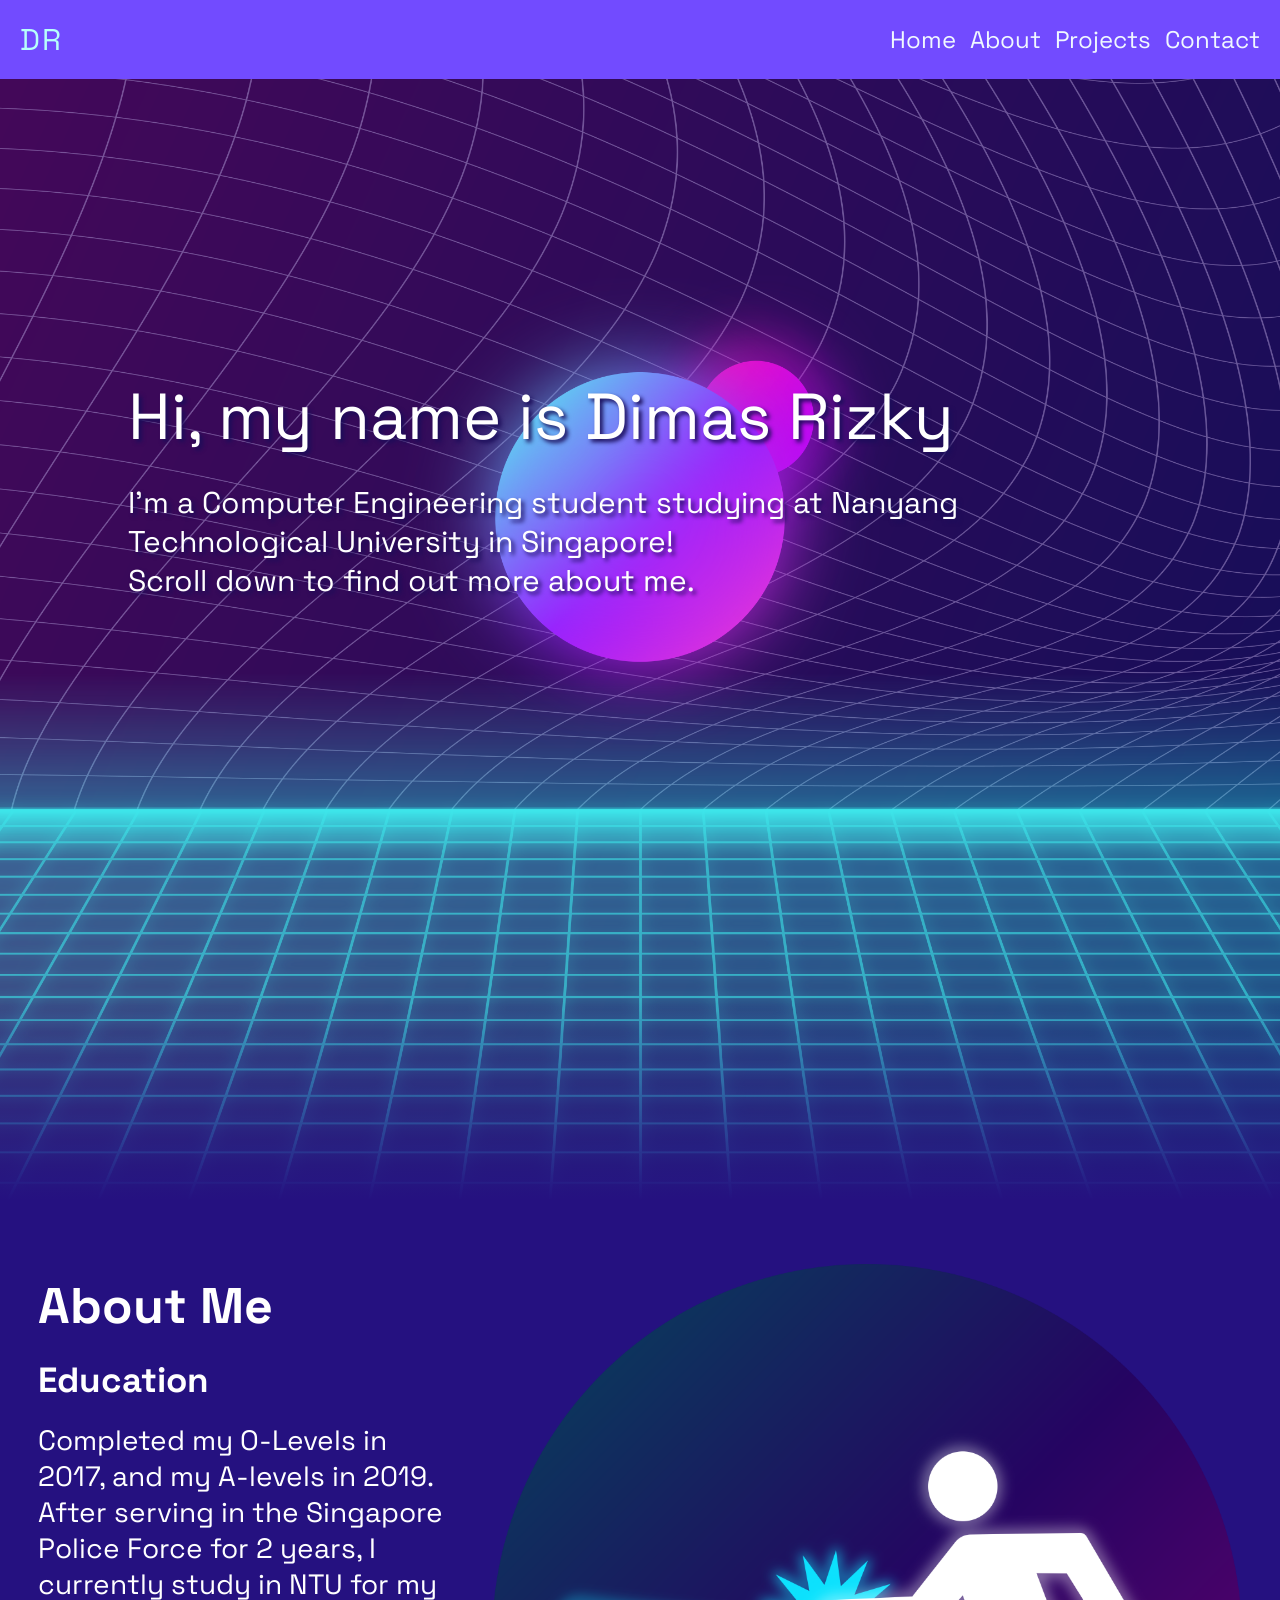
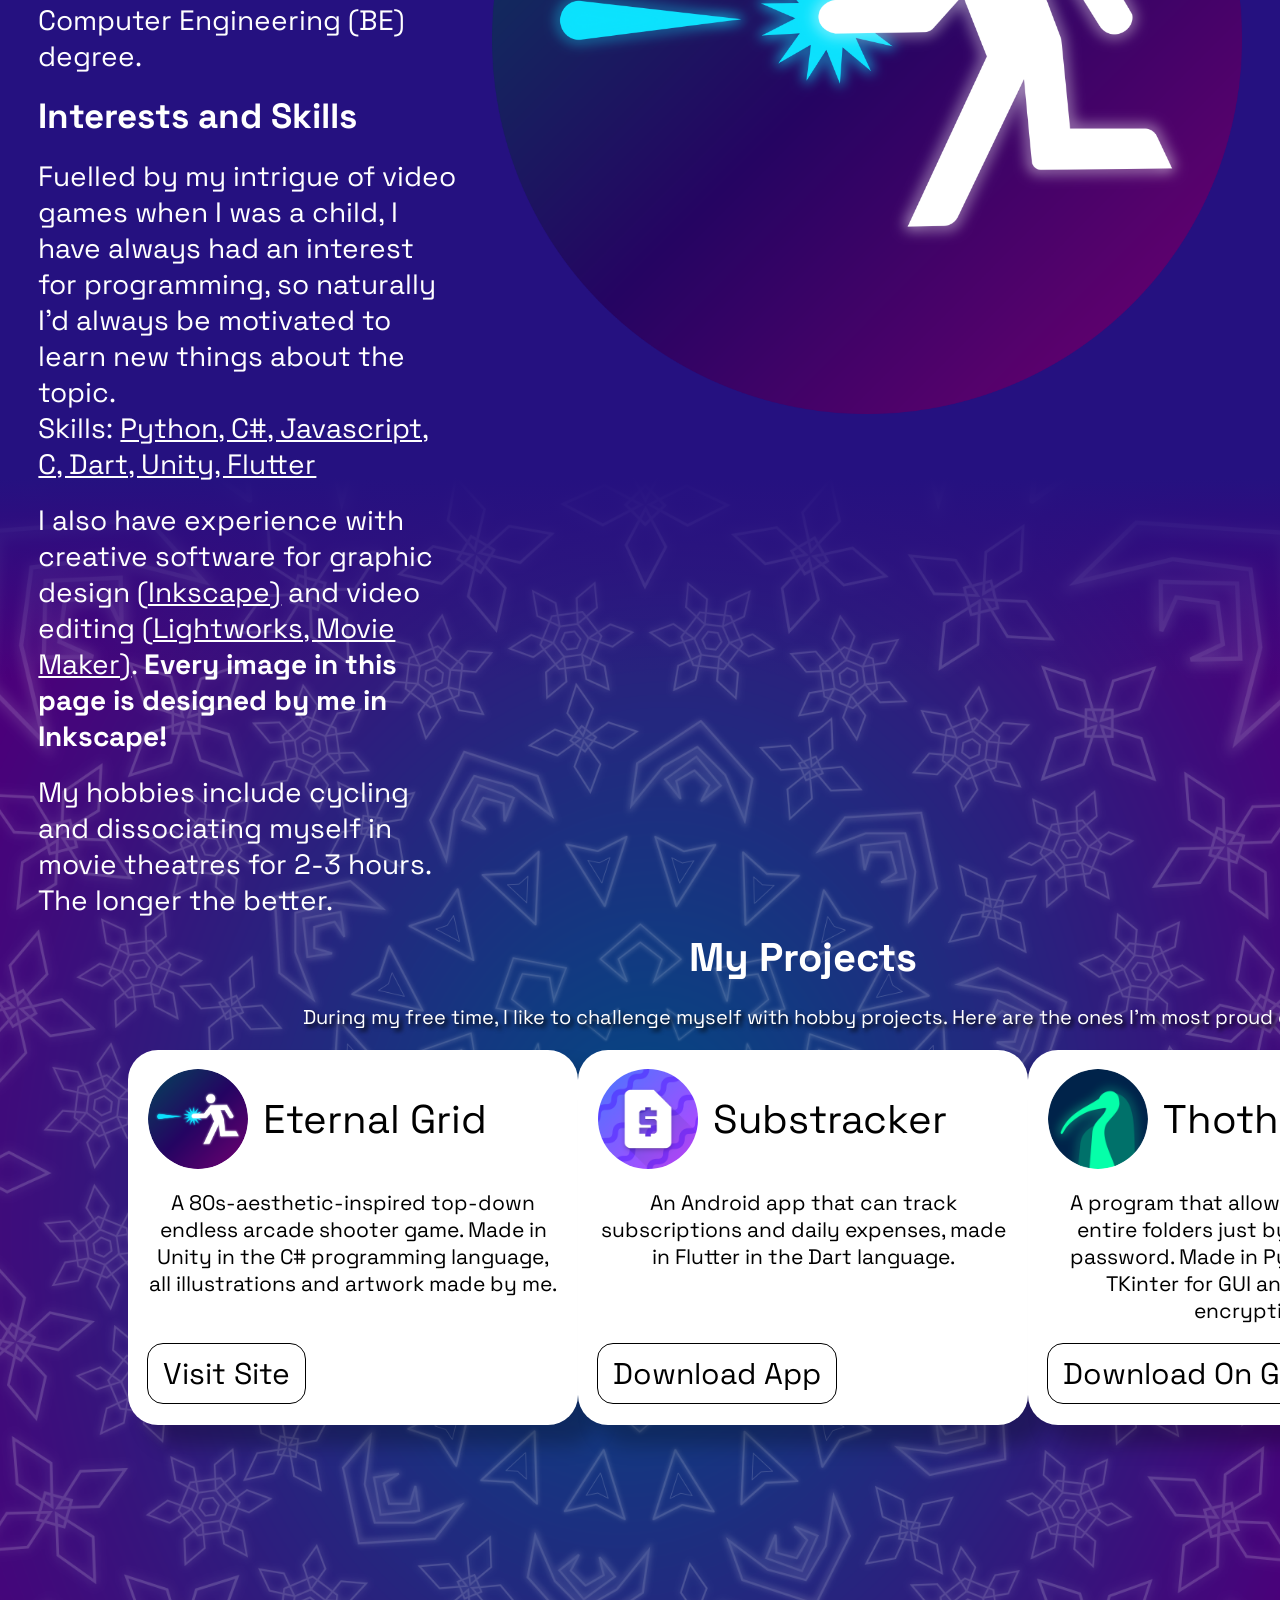
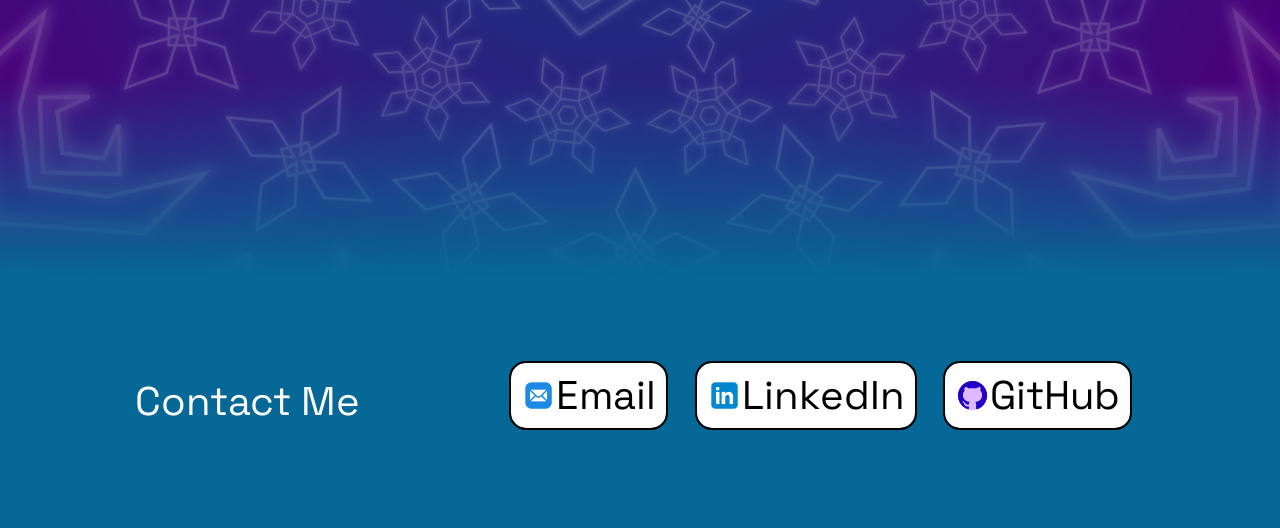
==== commit 2250508f: "25 May" ====
--- a/index.html
+++ b/index.html
@@ -2,14 +2,14 @@
 <html>
 
 <head>
-    <title>Desolate Robot</title>
+    <title>Dimas Rizky</title>
     <meta name="viewport" content="width=device-width, initial-scale=1.0">
     <link rel="stylesheet" href="style.css">
 </head>
 
 <body>
     <header class="header">
-        <p class="navbarTitle">Dimas Rizky</p>
+        <p class="navbarTitle">DR</p>
         <nav class="navbar">
             <a href="#home">Home</a>
             <a href="#about">About</a>
--- a/style.css
+++ b/style.css
@@ -277,13 +277,14 @@
     .navbarTitle {
         color: rgb(183, 255, 251);
         letter-spacing: 2px;
-        font-size: 25px;
+        font-size: 40px;
+        width: 10px;
     }
 
     .navbar a {
         color: aliceblue;
         text-decoration: none;
-        font-size: x-large;
+        font-size: 17px;
         margin-left: 10px;
         transition: .3s;
     }
@@ -294,6 +295,7 @@
 
     .header {
         position: fixed;
+        height: 60px;
         top: 0;
         left: 0;
         width: 100%;
@@ -346,6 +348,7 @@
         display: grid;
         align-items: center;
         background-color: #251180;
+        padding-left: 10px;
     }
 
     .about-title {
@@ -357,13 +360,13 @@
     .about-subtitle {
         font-size: 15px;
         padding-top: 10px;
-        padding-bottom: 10px;
+        padding-bottom: 0px;
     }
 
     .about-text {
         font-size: 15px;
-        padding-top: 10px;
-        padding-bottom: 10px;
+        padding-top: 5px;
+        padding-bottom: 5px;
     }
 
     .icon {
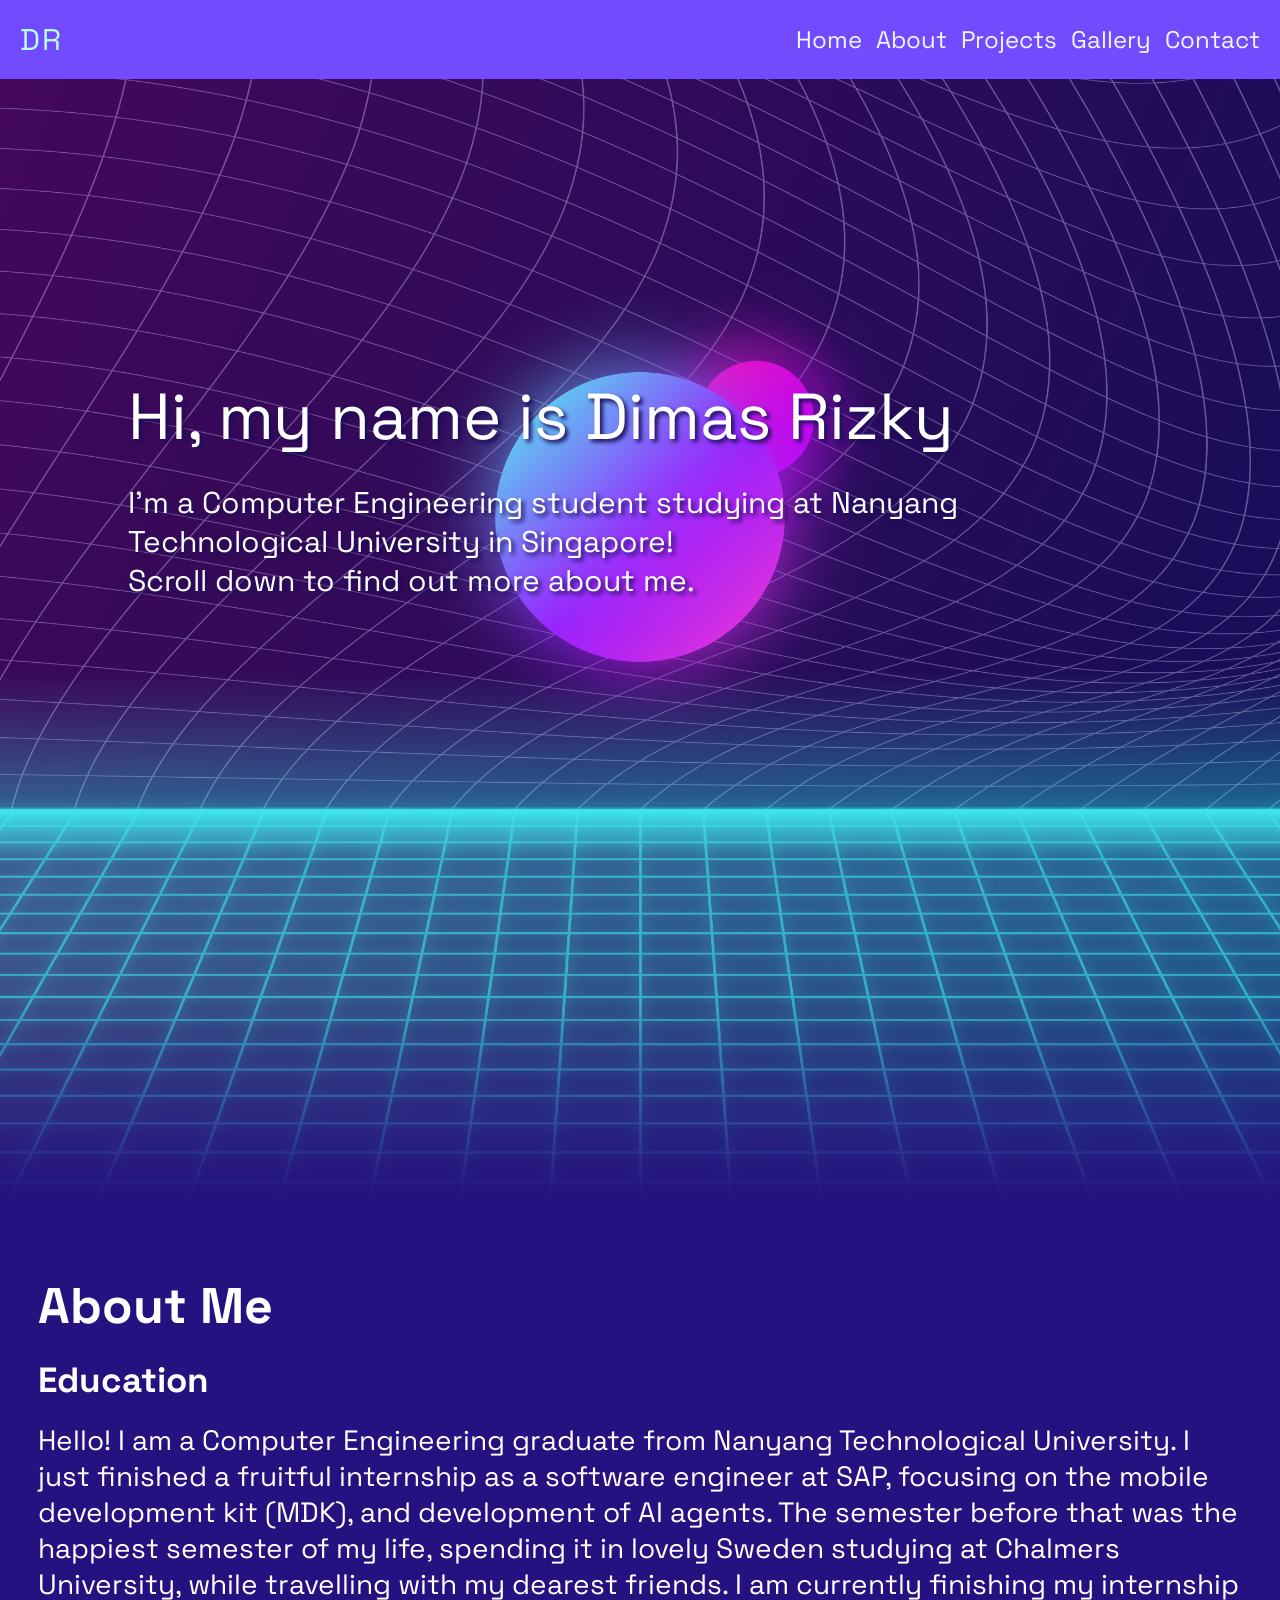
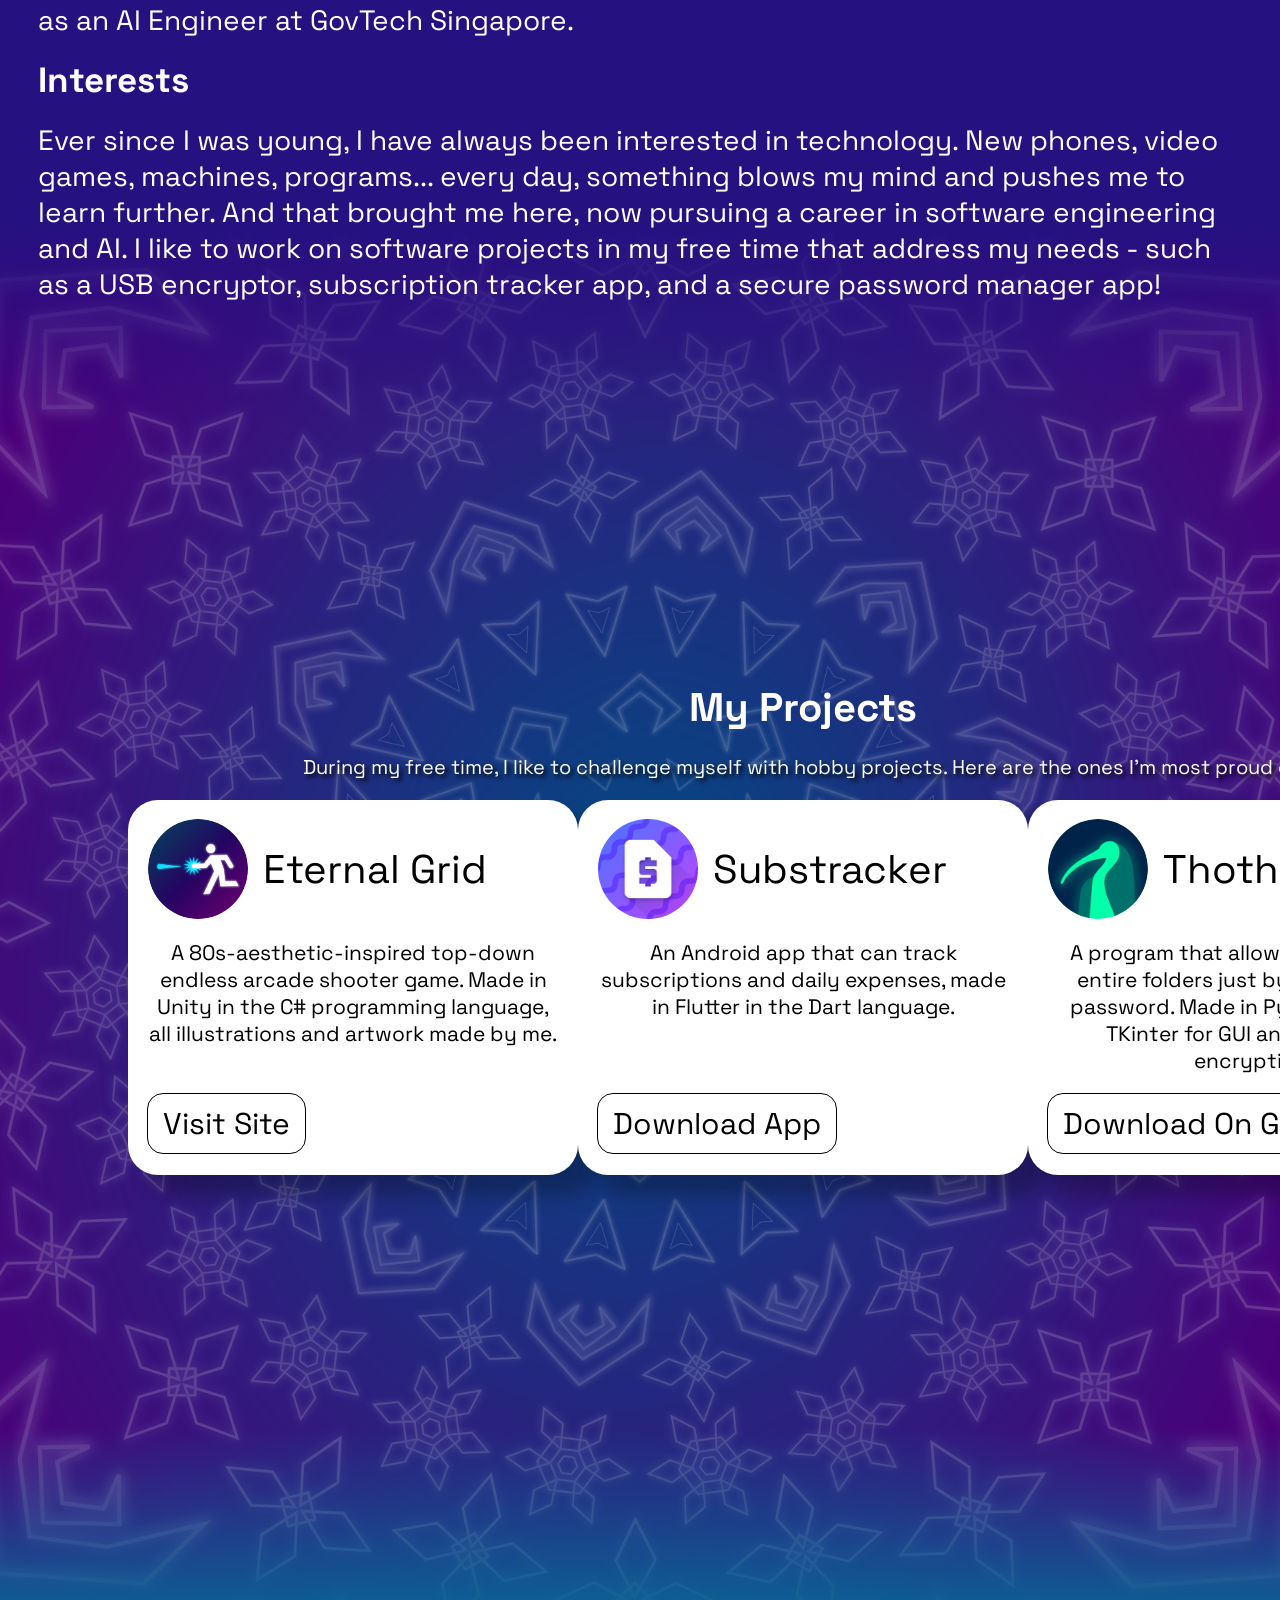
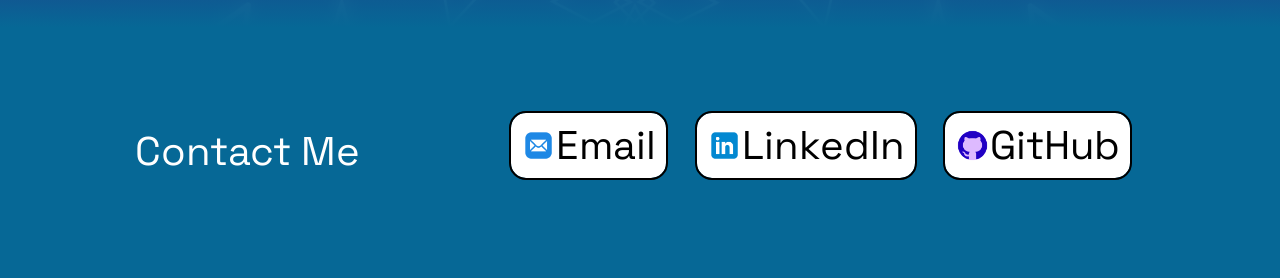
==== commit e4a3ab91: "added gallery!!!" ====
--- a/index.html
+++ b/index.html
@@ -1,24 +1,28 @@
 <!DOCTYPE html>
-<html>
+<html lang="en">
 
 <head>
+    <meta charset="UTF-8">
+    <meta name="viewport" content="width=device-width, initial-scale=1.0">
+    <meta name="description" content="Personal portfolio of Dimas Rizky: Computer Engineering student at NTU Singapore.">
     <title>Dimas Rizky</title>
-    <meta name="viewport" content="width=device-width, initial-scale=1.0">
     <link rel="stylesheet" href="style.css">
 </head>
 
 <body>
+    <!-- Navigation -->
     <header class="header">
         <p class="navbarTitle">DR</p>
         <nav class="navbar">
             <a href="#home">Home</a>
             <a href="#about">About</a>
-            <a href="#project">Projects</a>
+            <a href="#projects">Projects</a>
+            <a href="gallery.html">Gallery</a>
             <a href="#contact">Contact</a>
         </nav>
     </header>
 
-    <!--home section-->
+    <!-- Home -->
     <div class="home-bg">
         <section class="home" id="home">
             <div class="home-contents">
@@ -32,136 +36,57 @@
                 </p>
             </div>
         </section>
-        <div style="height: 200px; background: linear-gradient(to bottom, #ce111100, #251180)"></div>
+        <div class="home-gradient"></div>
     </div>
 
-    <!--about section-->
+    <!-- About -->
     <section class="about" id="about">
         <div class="about-contents">
             <h1 class="about-title">About Me</h1>
             <div id="education">
-                <h2 class="about-subtitle">
-                    Education
-                </h2>
+                <h2 class="about-subtitle">Education</h2>
                 <p class="about-text">
-                    Completed my O-Levels in 2017, and my A-levels
-                    in 2019. After serving in the Singapore Police Force for
-                    2 years, I currently study in NTU for my Computer Engineering (BE) degree.
+                    Hello! I am a Computer Engineering graduate from Nanyang Technological University. I just finished a fruitful internship as a software engineer at SAP, focusing on the mobile development kit (MDK), and development of AI agents. The semester before that was the happiest semester of my life, spending it in lovely Sweden studying at Chalmers University, while travelling with my dearest friends. I am currently finishing my internship as an AI Engineer at GovTech Singapore.
                 </p>
             </div>
-
-            <div id="interests">
-                <h2 class="about-subtitle">
-                    Interests and Skills
-                </h2>
+            <div id="skills">
+                <h2 class="about-subtitle">Interests</h2>
                 <p class="about-text">
-                    Fuelled by my intrigue of video games when I was a child,
-                    I have always had an interest for programming, so naturally I'd always be motivated to learn new
-                    things about the topic.
-                    <br>
-                    Skills: <u>Python, C#, Javascript, C, Dart, Unity, Flutter</u>
-                </p>
-                <p class="about-text">
-                    I also have experience with creative software for graphic design <u>(Inkscape)</u> and video editing
-                    <u>(Lightworks, Movie Maker)</U>.
-                    <b>Every image in this page is designed by me in Inkscape!</b>
-                </p>
-                <p class="about-text">
-                    My hobbies include cycling and dissociating myself in
-                    movie theatres for 2-3 hours. The longer the better.
+                    Ever since I was young, I have always been interested in technology. New phones, video games, machines, programs... every day, something blows my mind and pushes me to learn further. And that brought me here, now pursuing a career in software engineering and AI. I like to work on software projects in my free time that address my needs - such as a USB encryptor, subscription tracker app, and a secure password manager app!
                 </p>
             </div>
         </div>
-        <div style="width: 200px;"></div>
-        <div>
-            <img src="assets/eternal.png" height="750" width="750" class="icon">
-        </div>
     </section>
 
-    <!--project section-->
+    <!-- Projects -->
     <div class="project-bg">
-        <div style="height: 200px; background: linear-gradient(to bottom, #251180, #25118000)"></div>
-        <section class="project" id="project">
-            <div class = "project-contents">
-            <h1 class="project-title">My Projects</h1>
-            <p class="project-subtitle">During my free time, I like to challenge myself with hobby projects. Here
-                are the ones I'm most proud of!</p>
-            <div class="project-select">
-                <div class="project-card" id="unitygame">
-                    <div class="card-header">
-                        <img src="assets/eternal.png" class="cropCircle">
-                        <p class="card-title">Eternal Grid</p>
-                    </div>
-                    <p class="card-text">
-                        A 80s-aesthetic-inspired top-down endless arcade shooter game.
-                        Made in Unity in the C# programming language, all illustrations
-                        and artwork made by me.
-                    </p>
-                    <a href="https://desolaterobot.itch.io/eternal-grid">
-                        <button class="projectButton">
-                            <p>Visit Site</p>
-                        </button>
-                    </a>
-                </div>
-                <div class="project-card" id="substracker">
-                    <div class="card-header">
-                        <img src="assets/substracker.png" class="cropCircle">
-                        <p class="card-title">Substracker</p>
-                    </div>
-                    <p class="card-text">
-                        An Android app that can track subscriptions and daily expenses, made in Flutter in the
-                        Dart
-                        language.
-                    </p>
-                    <a href="https://play.google.com/store/apps/details?id=com.desolate.substracker">
-                        <button class="projectButton">
-                            <p>Download App</p>
-                        </button>
-                    </a>
-                </div>
-                <div class="project-card" id="thoth">
-                    <div class="card-header">
-                        <img src="assets/thoth.png" class="cropCircle">
-                        <p class="card-title">ThothCrypt</p>
-                    </div>
-                    <p class="card-text">
-                        A program that allows encryption of entire folders just by using a single password. Made
-                        in
-                        Python, used the TKinter for GUI and Fernet for encryption.
-                    </p>
-                    <a href="https://github.com/desolaterobot/thoth">
-                        <button class="projectButton">
-                            <p>Download On GitHub</p>
-                        </button>
-                    </a>
+        <div class="project-gradient-top"></div>
+        <section class="project" id="projects">
+            <div class="project-contents">
+                <h1 class="project-title">My Projects</h1>
+                <p class="project-subtitle">
+                    During my free time, I like to challenge myself with hobby projects. Here
+                    are the ones I'm most proud of!
+                </p>
+                <div class="project-select">
+                    <!-- Cards rendered by js/main.js -->
                 </div>
             </div>
-            </div>
         </section>
-        <div style="height: 200px; background: linear-gradient(to bottom, #25118000, #066896)"></div>
+        <div class="project-gradient-bottom"></div>
     </div>
 
-    <!--contact section-->
+    <!-- Contact -->
     <section class="contact" id="contact">
         <div class="contact-contents">
             <p class="project-title">Contact Me</p>
             <div class="contact-button-row">
-                <button class="contact-button" onclick="window.location.href = 'mailto:dimasrizkyk@gmail.com';">
-                    <img src="logos/email.png" width="35" height="35">
-                    <p>Email</p>
-                </button>
-                <button class="contact-button"
-                    onclick="window.location.href = 'https://www.linkedin.com/in/dimas-rizky-2113b0275/;'">
-                    <img src="logos/linkedin.png" width="35" height="35">
-                    <p>LinkedIn</p>
-                </button>
-                <button class="contact-button" onclick="window.location.href = 'https://github.com/desolaterobot'">
-                    <img src="logos/github.png" width="35" height="35">
-                    <p>GitHub</p>
-                </button>
+                <!-- Buttons rendered by js/main.js -->
             </div>
         </div>
     </section>
+
+    <script src="js/main.js"></script>
 </body>
 
 </html>
--- a/style.css
+++ b/style.css
@@ -1,67 +1,102 @@
 @import url('https://fonts.googleapis.com/css2?family=Space+Grotesk:wght@300;400&display=swap');
 
-a {
-    text-decoration: none;
-}
-
-html {
-    scroll-behavior: smooth;
-}
-
+/* ============================================
+   CSS CUSTOM PROPERTIES (THEME)
+   ============================================ */
+:root {
+    /* Colors */
+    --color-primary: rgb(114, 75, 255);
+    --color-primary-dark: #251180;
+    --color-accent: rgb(0, 255, 229);
+    --color-accent-hover: rgb(183, 255, 251);
+    --color-blue-dark: #066896;
+    --color-card-bg: #fff;
+    --color-card-shadow: rgba(0, 0, 0, 0.26);
+    --color-text-light: aliceblue;
+    --color-text-dark: black;
+
+    /* Fonts */
+    --font-family: 'Space Grotesk', sans-serif;
+
+    /* Spacing / sizing */
+    --header-height: 70px;
+    --header-height-mobile: 60px;
+    --section-padding-desktop: 5% 3%;
+    --section-padding-mobile: 10px;
+    --border-radius-card: 30px;
+    --border-radius-button: 15px;
+
+    /* Transitions */
+    --transition-fast: 0.3s;
+}
+
+/* ============================================
+   RESET / BASE
+   ============================================ */
 * {
     margin: 0;
     padding: 0;
     box-sizing: border-box;
-    font-family: 'Space Grotesk';
-}
-
-/* NAV BAR SECTION ----------------------------------------------------*/
-.navbarTitle {
-    color: rgb(183, 255, 251);
-    letter-spacing: 2px;
-    font-size: 30px;
-}
-
-.navbar a {
-    color: aliceblue;
+    font-family: var(--font-family);
+}
+
+html {
+    scroll-behavior: smooth;
+}
+
+a {
     text-decoration: none;
-    font-size: x-large;
-    margin-left: 10px;
-    transition: .3s;
-}
-
-.navbar a:hover {
-    color: rgb(0, 255, 229);
-}
-
+}
+
+button {
+    font-size: 40px;
+    cursor: pointer;
+    border: none;
+    border-radius: 5px;
+}
+
+img {
+    max-width: 100%;
+    height: auto;
+}
+
+/* ============================================
+   NAVIGATION BAR
+   ============================================ */
 .header {
     position: fixed;
     top: 0;
     left: 0;
     width: 100%;
     padding: 20px;
-    background-color: rgb(114, 75, 255);
+    background-color: var(--color-primary);
     display: flex;
     align-items: center;
     justify-content: space-between;
     z-index: 100;
 }
 
-/* HOME SECTION ----------------------------------------------------*/
-.home {
-    height: 1000px;
-    color: white;
-    padding: 10% 10%;
-    display: flex;
-    align-items: center;
-}
-
-.home-contents {
-    height: 250px;
-    display: grid;
-    justify-content: space-evenly;
-}
-
+.navbarTitle {
+    color: var(--color-accent-hover);
+    letter-spacing: 2px;
+    font-size: 30px;
+}
+
+.navbar a {
+    color: var(--color-text-light);
+    text-decoration: none;
+    font-size: x-large;
+    margin-left: 10px;
+    transition: var(--transition-fast);
+}
+
+.navbar a:hover {
+    color: var(--color-accent);
+}
+
+/* ============================================
+   HOME SECTION
+   ============================================ */
 .home-bg {
     height: auto;
     width: 100%;
@@ -70,27 +105,43 @@
     background-position: center;
 }
 
+.home {
+    height: 1000px;
+    color: white;
+    padding: 10% 10%;
+    display: flex;
+    align-items: center;
+}
+
+.home-contents {
+    height: 250px;
+    display: grid;
+    justify-content: space-evenly;
+}
+
 .home-title {
     font-size: 65px;
     text-shadow: 3px 3px 4px #1b0d5a;
 }
 
-.home-subtitle {
-    font-size: 30px;
-    text-shadow: 3px 3px 4px #1b0d5a;
-}
-
 .home-text {
     font-size: 30px;
     text-shadow: 3px 3px 4px #1b0d5a;
 }
 
-/* ABOUT SECTION ----------------------------------------------------*/
+.home-gradient {
+    height: 200px;
+    background: linear-gradient(to bottom, transparent, var(--color-primary-dark));
+}
+
+/* ============================================
+   ABOUT SECTION
+   ============================================ */
 .about {
     display: flex;
     justify-content: space-evenly;
-    background-color: #251180;
-    padding: 5% 3%;
+    background-color: var(--color-primary-dark);
+    padding: var(--section-padding-desktop);
 }
 
 .about-contents {
@@ -98,7 +149,7 @@
     color: white;
     display: grid;
     align-items: center;
-    background-color: #251180;
+    background-color: var(--color-primary-dark);
 }
 
 .about-title {
@@ -119,11 +170,10 @@
     padding-bottom: 10px;
 }
 
-.icon {
-    display: block;
-}
-
-/* PROJECTS SECTION ----------------------------------------------------*/
+
+/* ============================================
+   PROJECTS SECTION
+   ============================================ */
 .project-bg {
     height: auto;
     width: auto;
@@ -132,6 +182,16 @@
     background-position: center;
 }
 
+.project-gradient-top {
+    height: 200px;
+    background: linear-gradient(to bottom, var(--color-primary-dark), transparent);
+}
+
+.project-gradient-bottom {
+    height: 200px;
+    background: linear-gradient(to bottom, transparent, var(--color-blue-dark));
+}
+
 .project {
     width: inherit;
     height: 1000px;
@@ -160,23 +220,23 @@
     justify-content: space-around;
 }
 
-.card-header {
-    padding-top: 19px;
-    display: flex;
-    align-items: center;
-    justify-content: start;
-}
-
+/* --- Project Cards --- */
 .project-card {
     width: 450px;
     height: 375px;
-    padding-left: 20px;
-    padding-right: 20px;
-    color: black;
-    border-radius: 30px;
-    background-color: #fff;
-    box-shadow: 20px 20px 20px rgba(0, 0, 0, 0.26);
+    padding: 0 20px;
+    color: var(--color-text-dark);
+    border-radius: var(--border-radius-card);
+    background-color: var(--color-card-bg);
+    box-shadow: 20px 20px 20px var(--color-card-shadow);
     text-align: center;
+}
+
+.card-header {
+    padding-top: 19px;
+    display: flex;
+    align-items: center;
+    justify-content: start;
 }
 
 .card-title {
@@ -194,16 +254,16 @@
     font-size: 30px;
     display: flex;
     align-items: center;
-    border-radius: 15px;
+    border-radius: var(--border-radius-button);
     padding: 10px 15px;
-    color: rgb(0, 0, 0);
-    background-color: rgb(255, 255, 255);
-    outline: 1px solid rgb(0, 0, 0);
+    color: var(--color-text-dark);
+    background-color: var(--color-card-bg);
+    outline: 1px solid var(--color-text-dark);
 }
 
 .projectButton:hover {
     background-color: rgb(147, 255, 192);
-    outline: 2px dashed rgb(0, 0, 0);
+    outline: 2px dashed var(--color-text-dark);
 }
 
 .cropCircle {
@@ -213,141 +273,97 @@
     overflow: hidden;
 }
 
-.circle-image img {
+/* ============================================
+   CONTACT SECTION (Desktop)
+   ============================================ */
+.contact {
+    height: 250px;
     width: 100%;
-    height: auto;
-    display: block;
-}
-
-@media (min-width: 601px) {
-
-    /* CONTACTS SECTION ----------------------------------------------------*/
-    .contact {
-        height: 250px;
-        width: 100%;
-        color: white;
-        align-items: center;
-        padding: 0% 0%;
-        background-color: #066896;
-    }
-
-    .contact-contents {
-        height: 0px;
-        width: inherit;
-        padding-top: 150px;
-        padding-bottom: 0%;
-        display: flex;
-        align-items: end;
-        justify-content: space-evenly;
-    }
-
-    button {
-        font-size: 40px;
-        cursor: pointer;
-        border: none;
-        border-radius: 5px;
-    }
-
-    .contact-button {
-        display: flex;
-        align-items: center;
-        border-radius: 15px;
-        padding: 7px 10px;
-        color: rgb(0, 0, 0);
-        background-color: rgb(255, 255, 255);
-        outline: 2px solid rgb(0, 0, 0);
-    }
-
-    .contact-button:hover {
-        background-color: rgb(147, 255, 192);
-        outline: 2px dashed rgb(0, 0, 0);
-    }
-
-    .contact-button-row {
-        width: 650px;
-        padding-top: 40px;
-        display: flex;
-        align-items: center;
-        justify-content: space-around;
-    }
-}
-
-/* MOBILE SECTION ----------------------------------------------------*/
+    color: white;
+    align-items: center;
+    padding: 0% 0%;
+    background-color: var(--color-blue-dark);
+}
+
+.contact-contents {
+    height: 0px;
+    width: inherit;
+    padding-top: 150px;
+    padding-bottom: 0%;
+    display: flex;
+    align-items: end;
+    justify-content: space-evenly;
+}
+
+.contact-button {
+    display: flex;
+    align-items: center;
+    border-radius: var(--border-radius-button);
+    padding: 7px 10px;
+    color: var(--color-text-dark);
+    background-color: var(--color-card-bg);
+    outline: 2px solid var(--color-text-dark);
+}
+
+.contact-button:hover {
+    background-color: rgb(147, 255, 192);
+    outline: 2px dashed var(--color-text-dark);
+}
+
+.contact-button-row {
+    width: 650px;
+    padding-top: 40px;
+    display: flex;
+    align-items: center;
+    justify-content: space-around;
+}
+
+/* ============================================
+   MOBILE (max-width: 600px)
+   ============================================ */
 @media (max-width: 600px) {
     .navbarTitle {
-        color: rgb(183, 255, 251);
-        letter-spacing: 2px;
-        font-size: 40px;
+        font-size: 30px;
         width: 10px;
     }
 
     .navbar a {
-        color: aliceblue;
-        text-decoration: none;
         font-size: 17px;
         margin-left: 10px;
-        transition: .3s;
-    }
-
-    .navbar a:hover {
-        color: rgb(0, 255, 229);
     }
 
     .header {
-        position: fixed;
-        height: 60px;
-        top: 0;
-        left: 0;
-        width: 100%;
+        height: var(--header-height-mobile);
         padding: 15px;
-        background-color: rgb(114, 75, 255);
-        display: flex;
-        align-items: center;
-        justify-content: space-between;
-        z-index: 100;
     }
 
     .home {
         height: 310px;
-        color: white;
         padding: 10% 10%;
-        display: flex;
-        align-items: center;
     }
 
     .home-bg {
         height: 500px;
         width: auto;
-        background-image: url('assets/binary-sun-wallpaper.png');
-        background-size: cover;
-        background-position: center;
     }
 
     .home-title {
         padding-top: 90px;
         font-size: 40px;
-        text-shadow: 3px 3px 4px #1b0d5a;
     }
 
     .home-text {
         font-size: 20px;
-        text-shadow: 3px 3px 4px #1b0d5a;
         line-height: 30px;
         word-spacing: 3px;
     }
 
     .about {
-        display: flex;
-        justify-content: space-evenly;
-        background-color: #251180;
+        flex-direction: column;
     }
 
     .about-contents {
         height: 500px;
-        color: white;
-        display: grid;
-        align-items: center;
-        background-color: #251180;
         padding-left: 10px;
     }
 
@@ -369,55 +385,24 @@
         padding-bottom: 5px;
     }
 
-    .icon {
-        display: none;
-    }
-
-    .project-bg {
-        height: auto;
-        width: auto;
-        background-image: url('assets/mosaic-wallpaper.png');
-        background-size: cover;
-        background-position: center;
-    }
-
     .project {
-        width: inherit;
         height: 1000px;
-        color: white;
-        display: grid;
+        padding: 0% 0%;
+    }
+
+    .project-subtitle {
+        font-size: 20px;
+    }
+
+    .project-select {
+        flex-direction: column;
         align-items: center;
-        padding: 0% 0%;
-    }
-
-    .project-title {
-        text-align: center;
-        padding: 1px;
-        font-size: 40px;
-    }
-
-    .project-subtitle {
-        text-align: center;
-        font-size: 20px;
-    }
-
-    .project-select {
-        display: flex;
-        flex-direction: column;
-        /* Stack buttons vertically */
-        align-items: center;
-        /* Center horizontally */
         justify-content: center;
-        /* Optional: Center vertically */
         gap: 10px;
-        /* Optional: adds space between the buttons */
     }
 
     .card-header {
         padding-top: 0px;
-        display: flex;
-        align-items: center;
-        justify-content: start;
     }
 
     .project-card {
@@ -425,11 +410,6 @@
         height: 250px;
         padding-left: 15px;
         padding-right: 15px;
-        color: black;
-        border-radius: 30px;
-        background-color: #fff;
-        box-shadow: 20px 20px 20px rgba(0, 0, 0, 0.26);
-        text-align: center;
     }
 
     .card-title {
@@ -446,74 +426,37 @@
 
     .projectButton {
         font-size: 20px;
-        display: flex;
-        align-items: center;
-        border-radius: 15px;
-        padding: 10px 15px;
-        color: rgb(0, 0, 0);
-        background-color: rgb(255, 255, 255);
-        outline: 1px solid rgb(0, 0, 0);
-    }
-
-    .projectButton:hover {
-        background-color: rgb(147, 255, 192);
-        outline: 2px dashed rgb(0, 0, 0);
     }
 
     .cropCircle {
         transform: scale(0.6);
-        border-radius: 50%;
-        overflow: hidden;
-    }
-
-    /* CONTACT MOBILE SECTION ------------------------------------*/
+    }
+
+    /* Contact (mobile) */
     .contact {
         width: 100%;
-        align-items: center;
         padding: 0% 0%;
-        color: white;
     }
 
     .contact-contents {
-        background-color: #066896;
+        background-color: var(--color-blue-dark);
         height: 350px;
         width: inherit;
         display: grid;
         align-items: center;
+        padding-top: 0;
     }
 
     .contact-button-row {
-        display: flex;
         flex-direction: column;
-        /* Stack buttons vertically */
         align-items: center;
-        /* Center horizontally */
         justify-content: center;
-        /* Optional: Center vertically */
         gap: 10px;
-        /* Optional: adds space between the buttons */
-    }
-
-    button {
-        font-size: 40px;
-        cursor: pointer;
-        border: none;
-        border-radius: 5px;
+        width: auto;
+        padding-top: 0;
     }
 
     .contact-button {
-        display: flex;
         align-self: center;
-        align-items: center;
-        border-radius: 15px;
-        padding: 7px 10px;
-        color: rgb(0, 0, 0);
-        background-color: rgb(255, 255, 255);
-        outline: 2px solid rgb(0, 0, 0);
-    }
-
-    .contact-button:hover {
-        background-color: rgb(147, 255, 192);
-        outline: 2px dashed rgb(0, 0, 0);
     }
 }
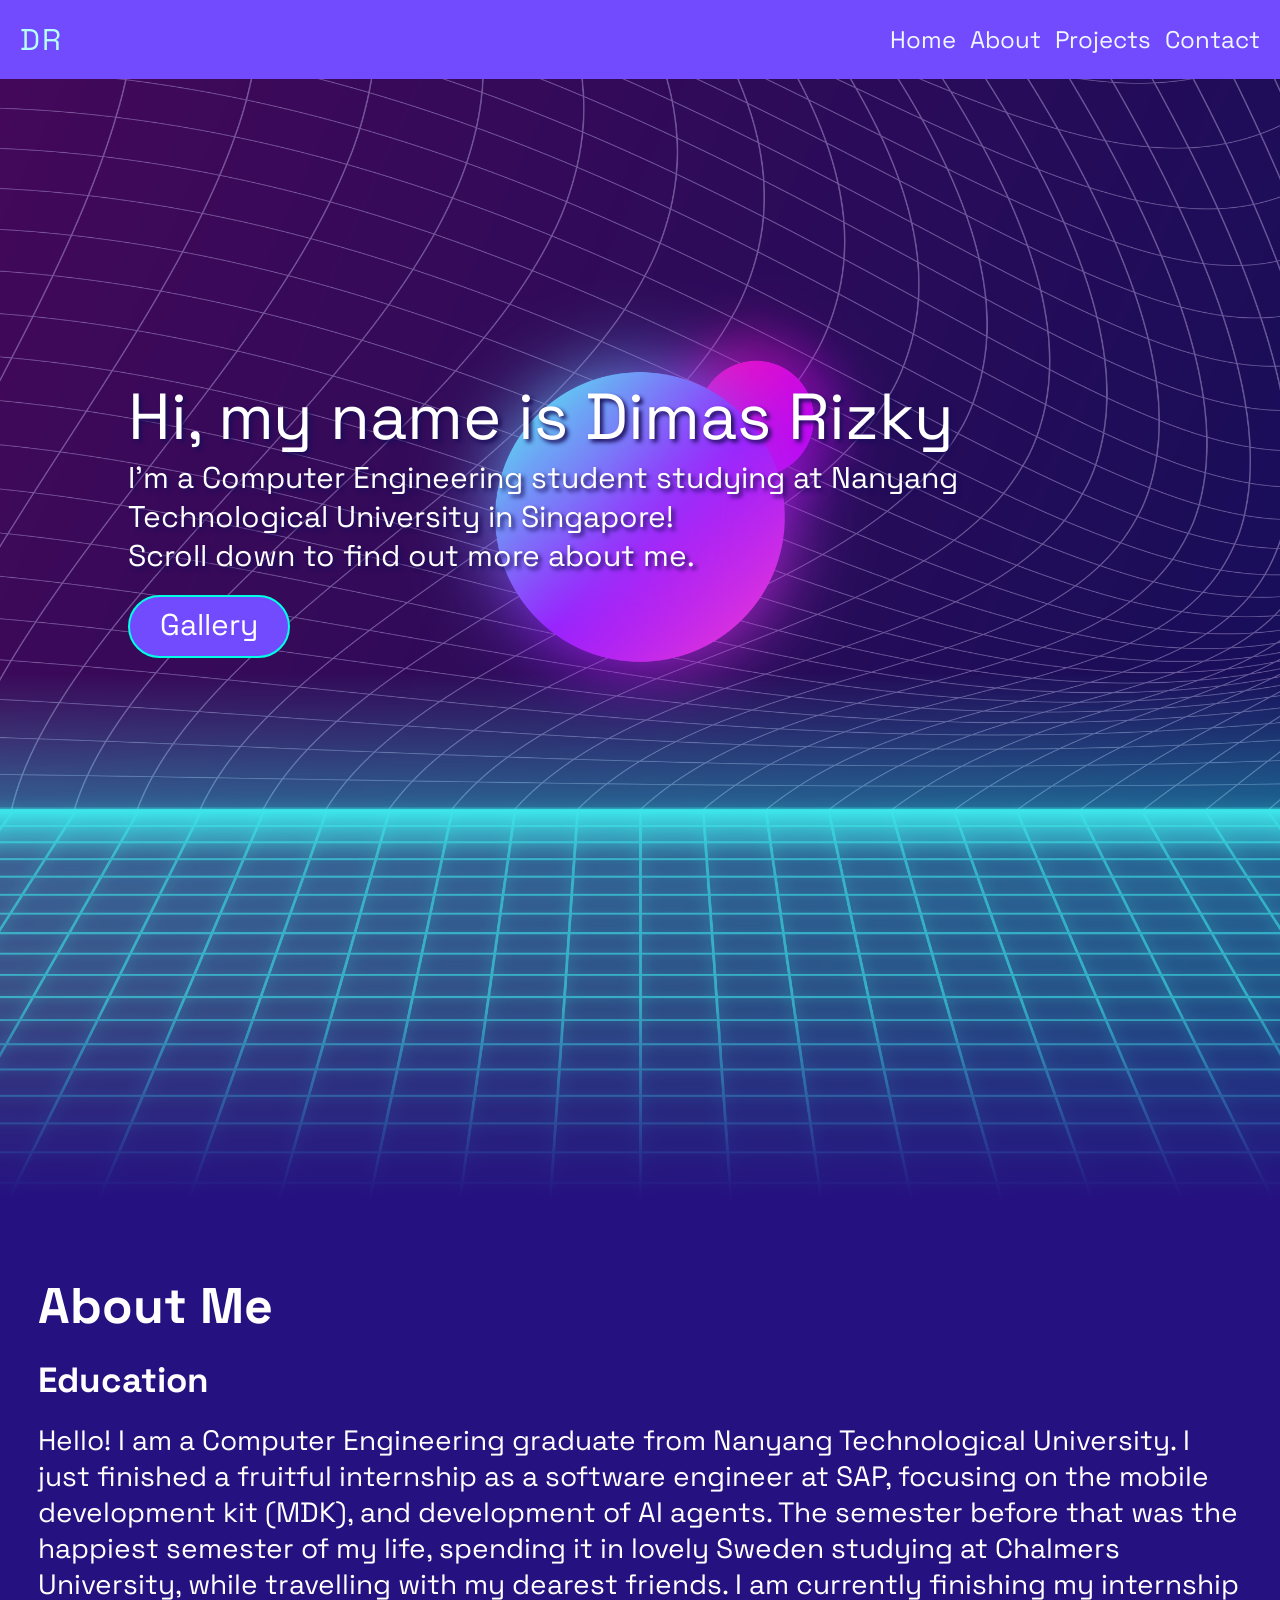
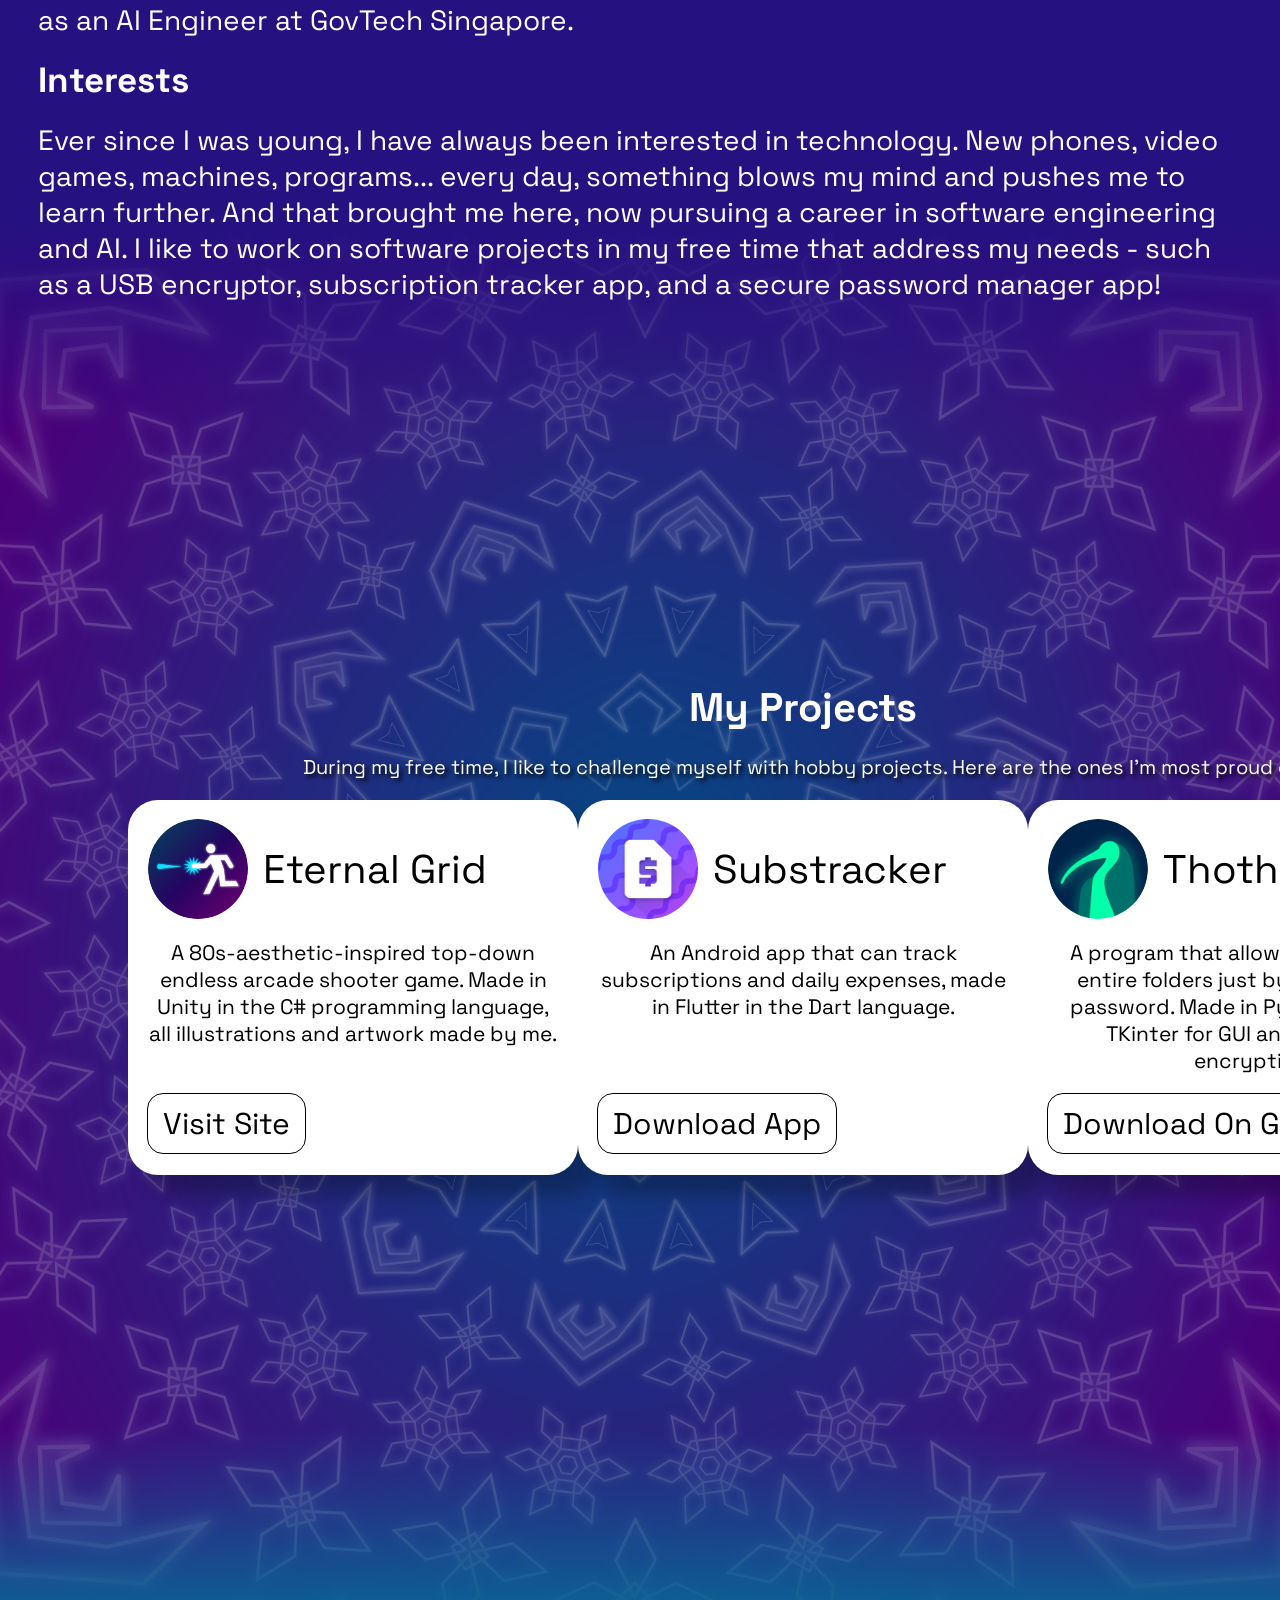
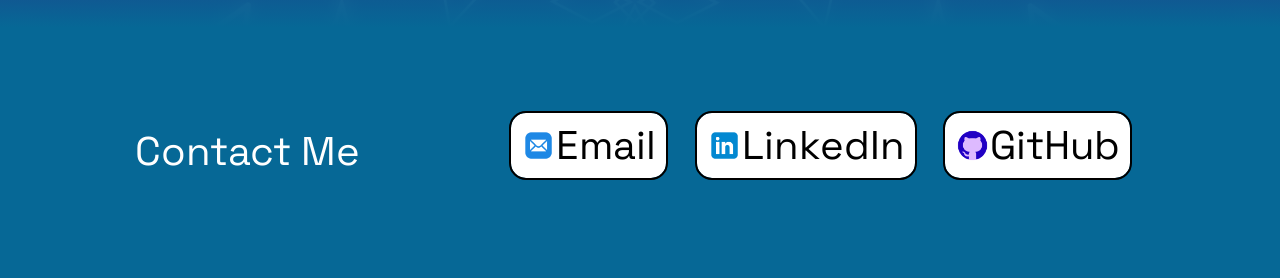
==== commit e6cac5f9: "gallery button" ====
--- a/index.html
+++ b/index.html
@@ -17,7 +17,6 @@
             <a href="#home">Home</a>
             <a href="#about">About</a>
             <a href="#projects">Projects</a>
-            <a href="gallery.html">Gallery</a>
             <a href="#contact">Contact</a>
         </nav>
     </header>
@@ -34,6 +33,7 @@
                     Nanyang Technological University in Singapore!<br>
                     Scroll down to find out more about me.
                 </p>
+                <a href="gallery.html" class="gallery-home-btn">Gallery</a>
             </div>
         </section>
         <div class="home-gradient"></div>
--- a/style.css
+++ b/style.css
@@ -129,6 +129,30 @@
     text-shadow: 3px 3px 4px #1b0d5a;
 }
 
+.gallery-home-btn {
+    display: inline-block;
+    width: fit-content;
+    margin-top: 20px; /* Space between text and button!! */
+    padding-top: 8px;
+    padding-right: 30px;
+    padding-bottom: 12px;
+    padding-left: 30px;
+    font-size: 30px;
+    font-family: var(--font-family);
+    color: white;
+    background-color: var(--color-primary);
+    border: 2px solid var(--color-accent);
+    border-radius: 50px;
+    text-decoration: none;
+    transition: background var(--transition-fast), transform var(--transition-fast);
+}
+
+.gallery-home-btn:hover {
+    background-color: var(--color-accent);
+    color: var(--color-primary-dark);
+    transform: scale(1.05);
+}
+
 .home-gradient {
     height: 200px;
     background: linear-gradient(to bottom, transparent, var(--color-primary-dark));
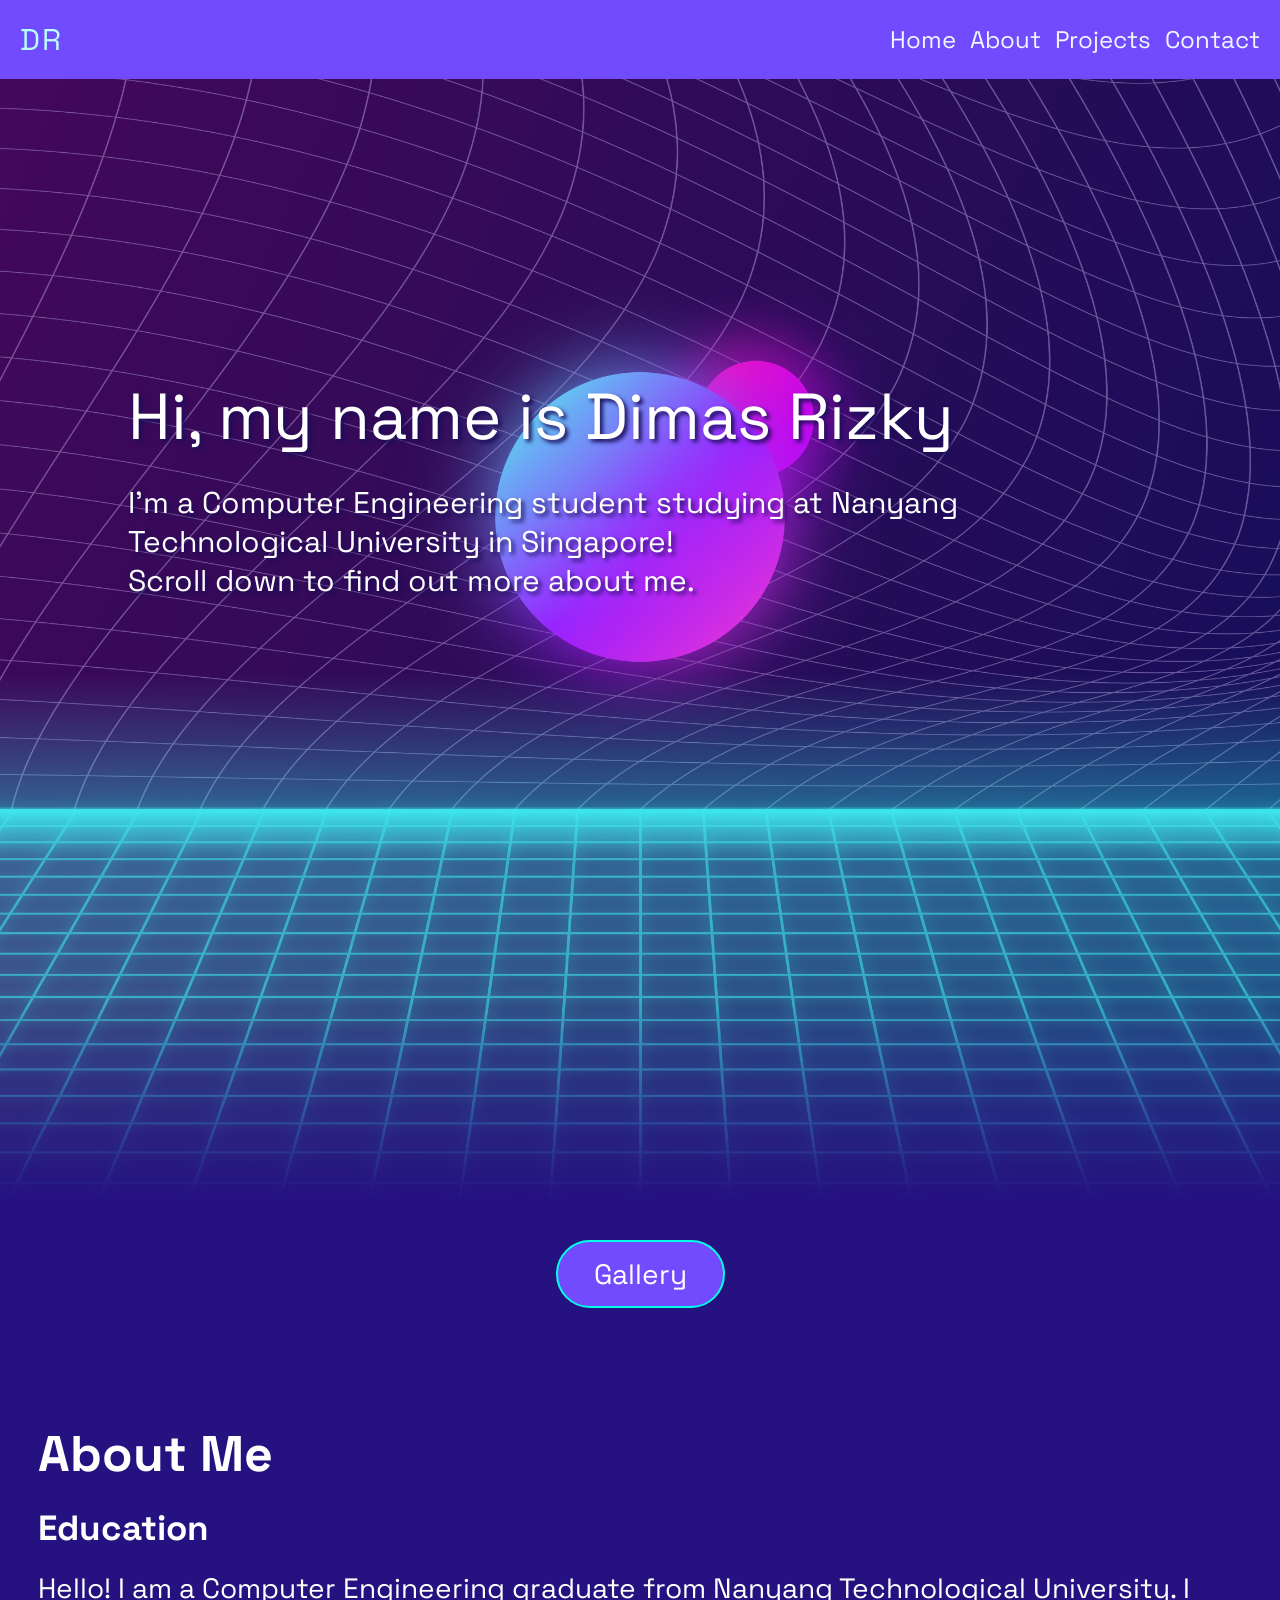
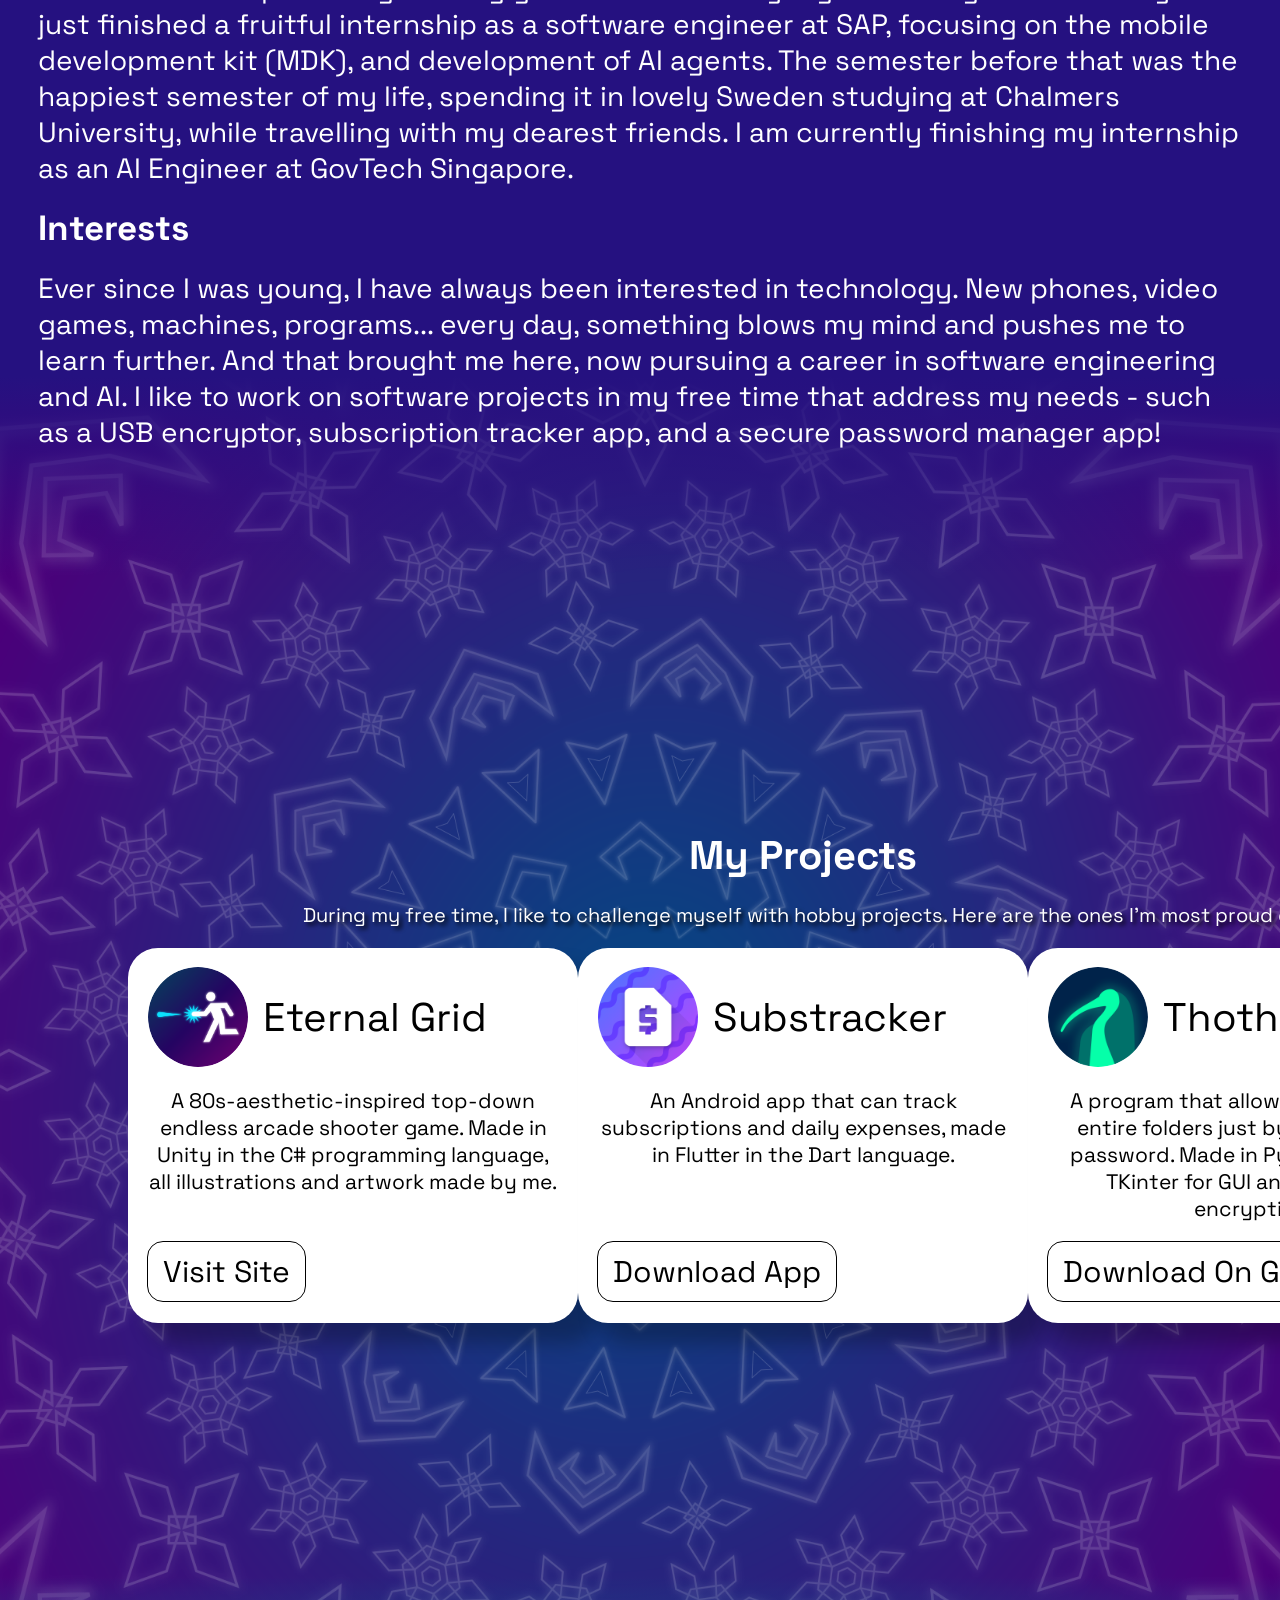
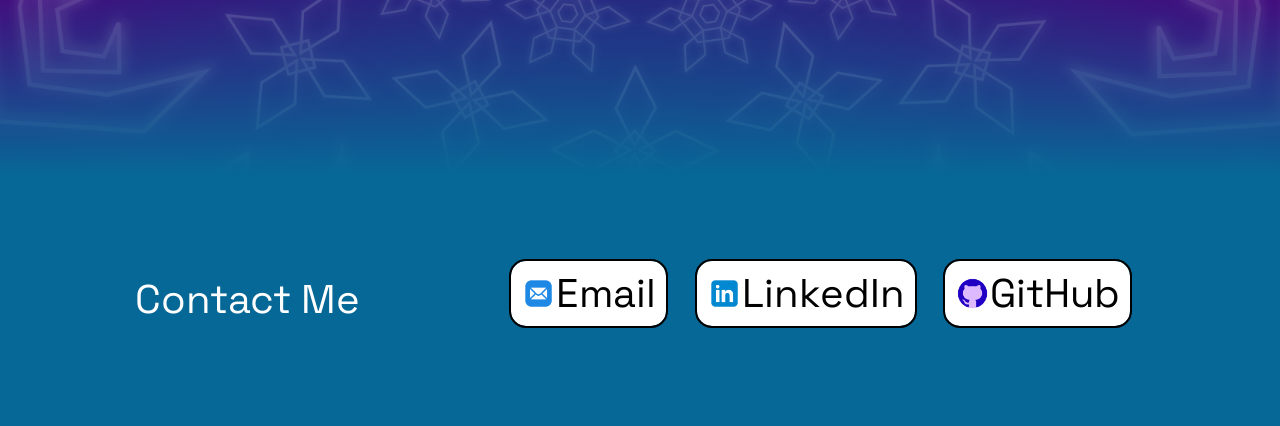
==== commit 62d22a7f: "fixed gallery button" ====
--- a/index.html
+++ b/index.html
@@ -33,11 +33,17 @@
                     Nanyang Technological University in Singapore!<br>
                     Scroll down to find out more about me.
                 </p>
-                <a href="gallery.html" class="gallery-home-btn">Gallery</a>
             </div>
         </section>
         <div class="home-gradient"></div>
     </div>
+
+    <!-- Links Section -->
+    <section class="links-section" id="links">
+        <div class="links-row">
+            <a href="gallery.html" class="links-btn">Gallery</a>
+        </div>
+    </section>
 
     <!-- About -->
     <section class="about" id="about">
--- a/style.css
+++ b/style.css
@@ -132,7 +132,7 @@
 .gallery-home-btn {
     display: inline-block;
     width: fit-content;
-    margin-top: 20px; /* Space between text and button!! */
+    margin-top: 20px;
     padding-top: 8px;
     padding-right: 30px;
     padding-bottom: 12px;
@@ -159,6 +159,44 @@
 }
 
 /* ============================================
+   LINKS SECTION
+   ============================================ */
+.links-section {
+    background-color: var(--color-primary-dark);
+    padding: 40px 0;
+    display: flex;
+    justify-content: center;
+    align-items: center;
+}
+
+.links-row {
+    display: flex;
+    gap: 20px;
+    flex-wrap: wrap;
+    justify-content: center;
+    align-items: center;
+}
+
+.links-btn {
+    display: inline-block;
+    padding: 14px 36px;
+    font-size: 28px;
+    font-family: var(--font-family);
+    color: white;
+    background-color: var(--color-primary);
+    border: 2px solid var(--color-accent);
+    border-radius: 50px;
+    text-decoration: none;
+    transition: background var(--transition-fast), transform var(--transition-fast), color var(--transition-fast);
+}
+
+.links-btn:hover {
+    background-color: var(--color-accent);
+    color: var(--color-primary-dark);
+    transform: scale(1.05);
+}
+
+/* ============================================
    ABOUT SECTION
    ============================================ */
 .about {
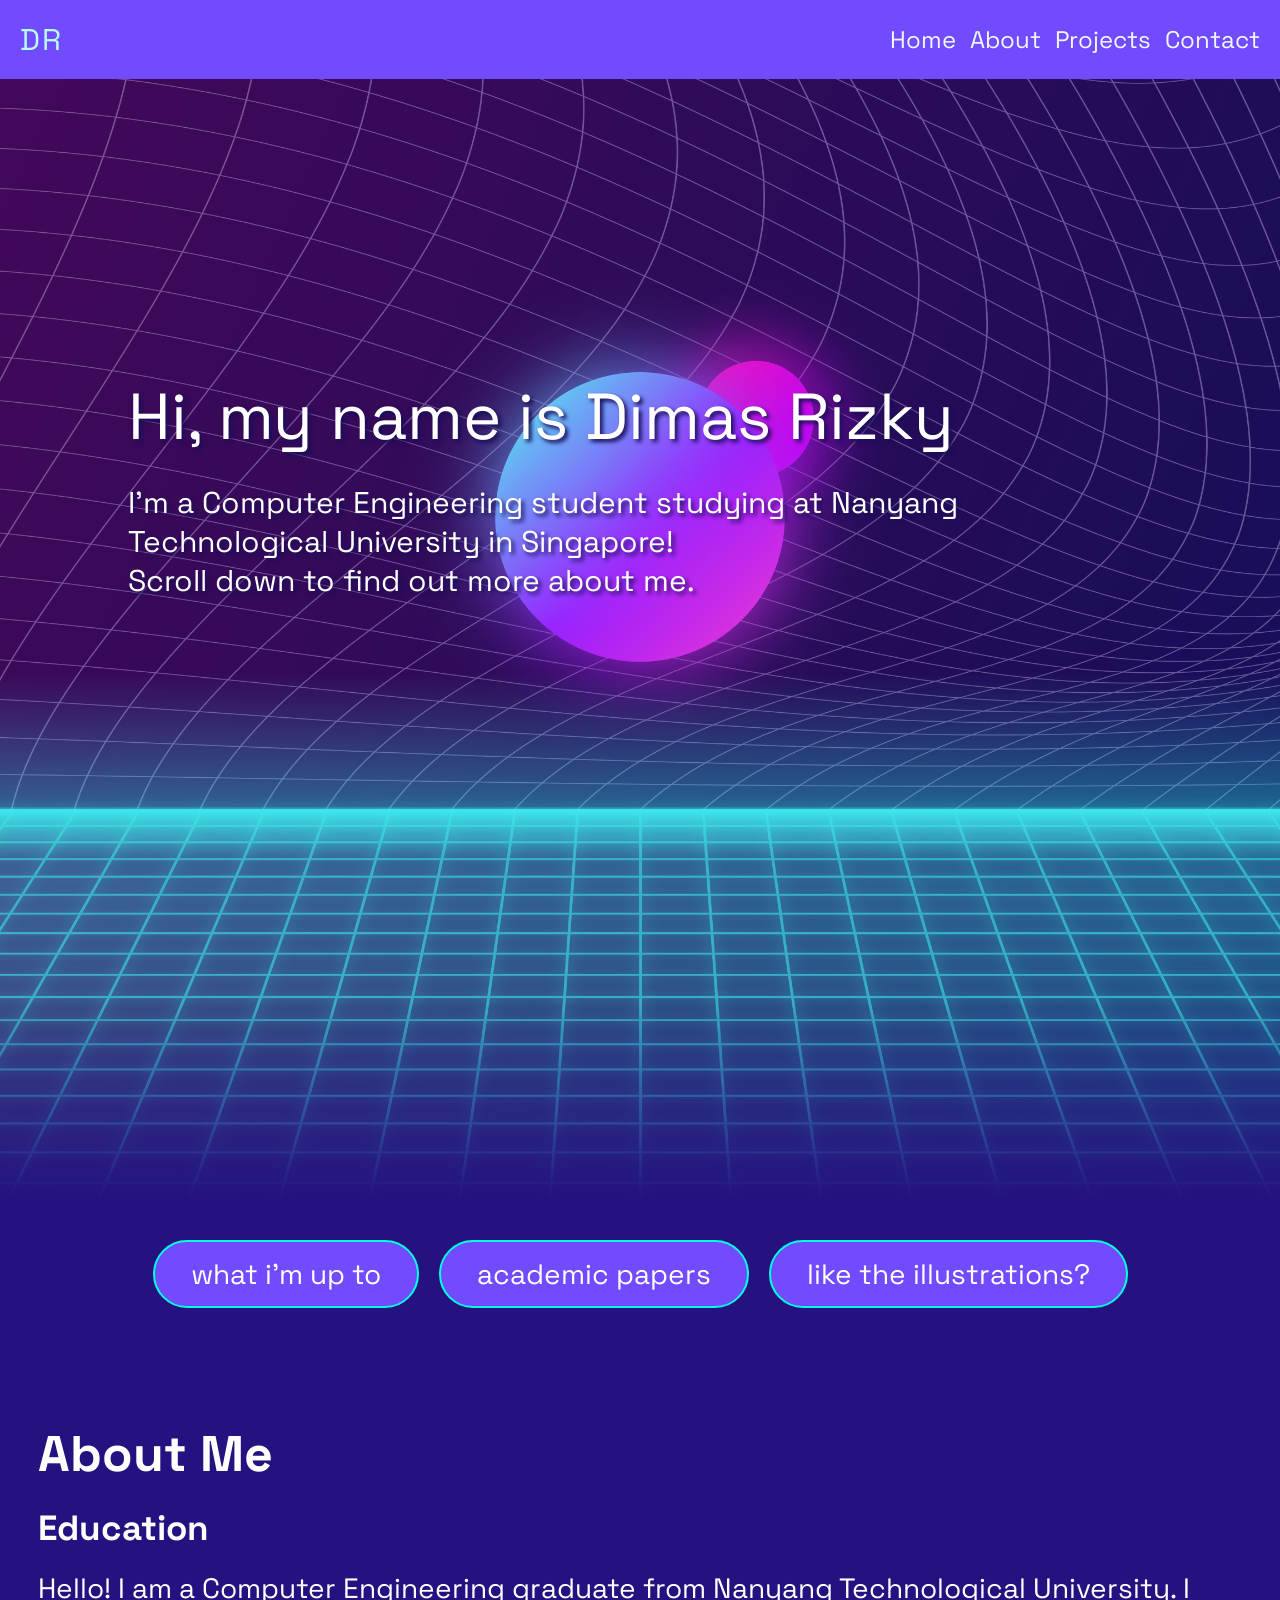
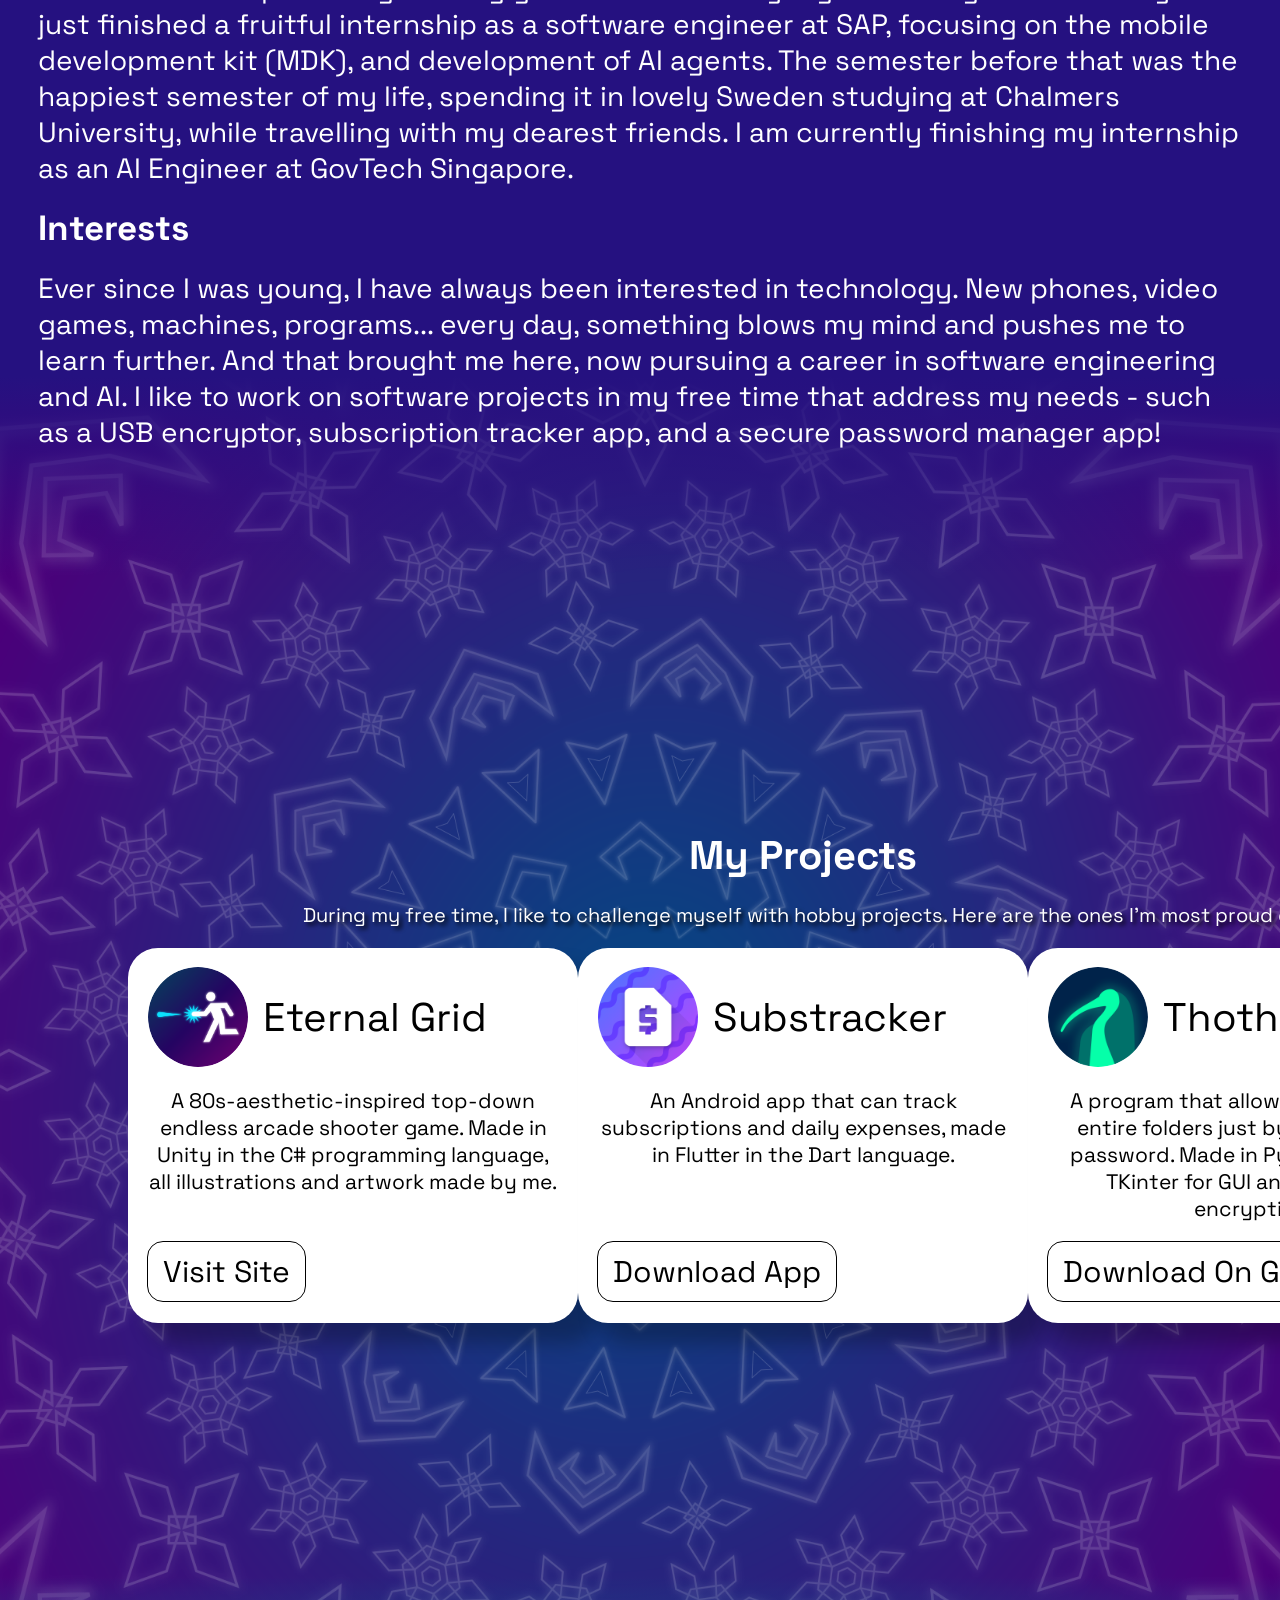
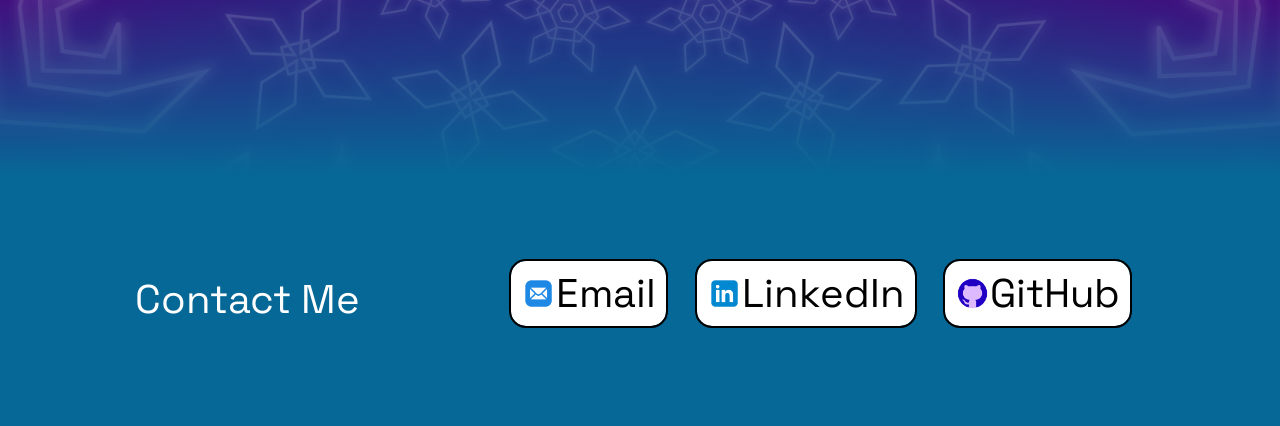
==== commit a842622e: "experience page and academic papers page!" ====
--- a/index.html
+++ b/index.html
@@ -41,7 +41,9 @@
     <!-- Links Section -->
     <section class="links-section" id="links">
         <div class="links-row">
-            <a href="gallery.html" class="links-btn">Gallery</a>
+            <a href="updates.html" class="links-btn">what i'm up to</a>
+            <a href="papers.html" class="links-btn">academic papers</a>
+            <a href="gallery.html" class="links-btn">like the illustrations?</a>
         </div>
     </section>
 
